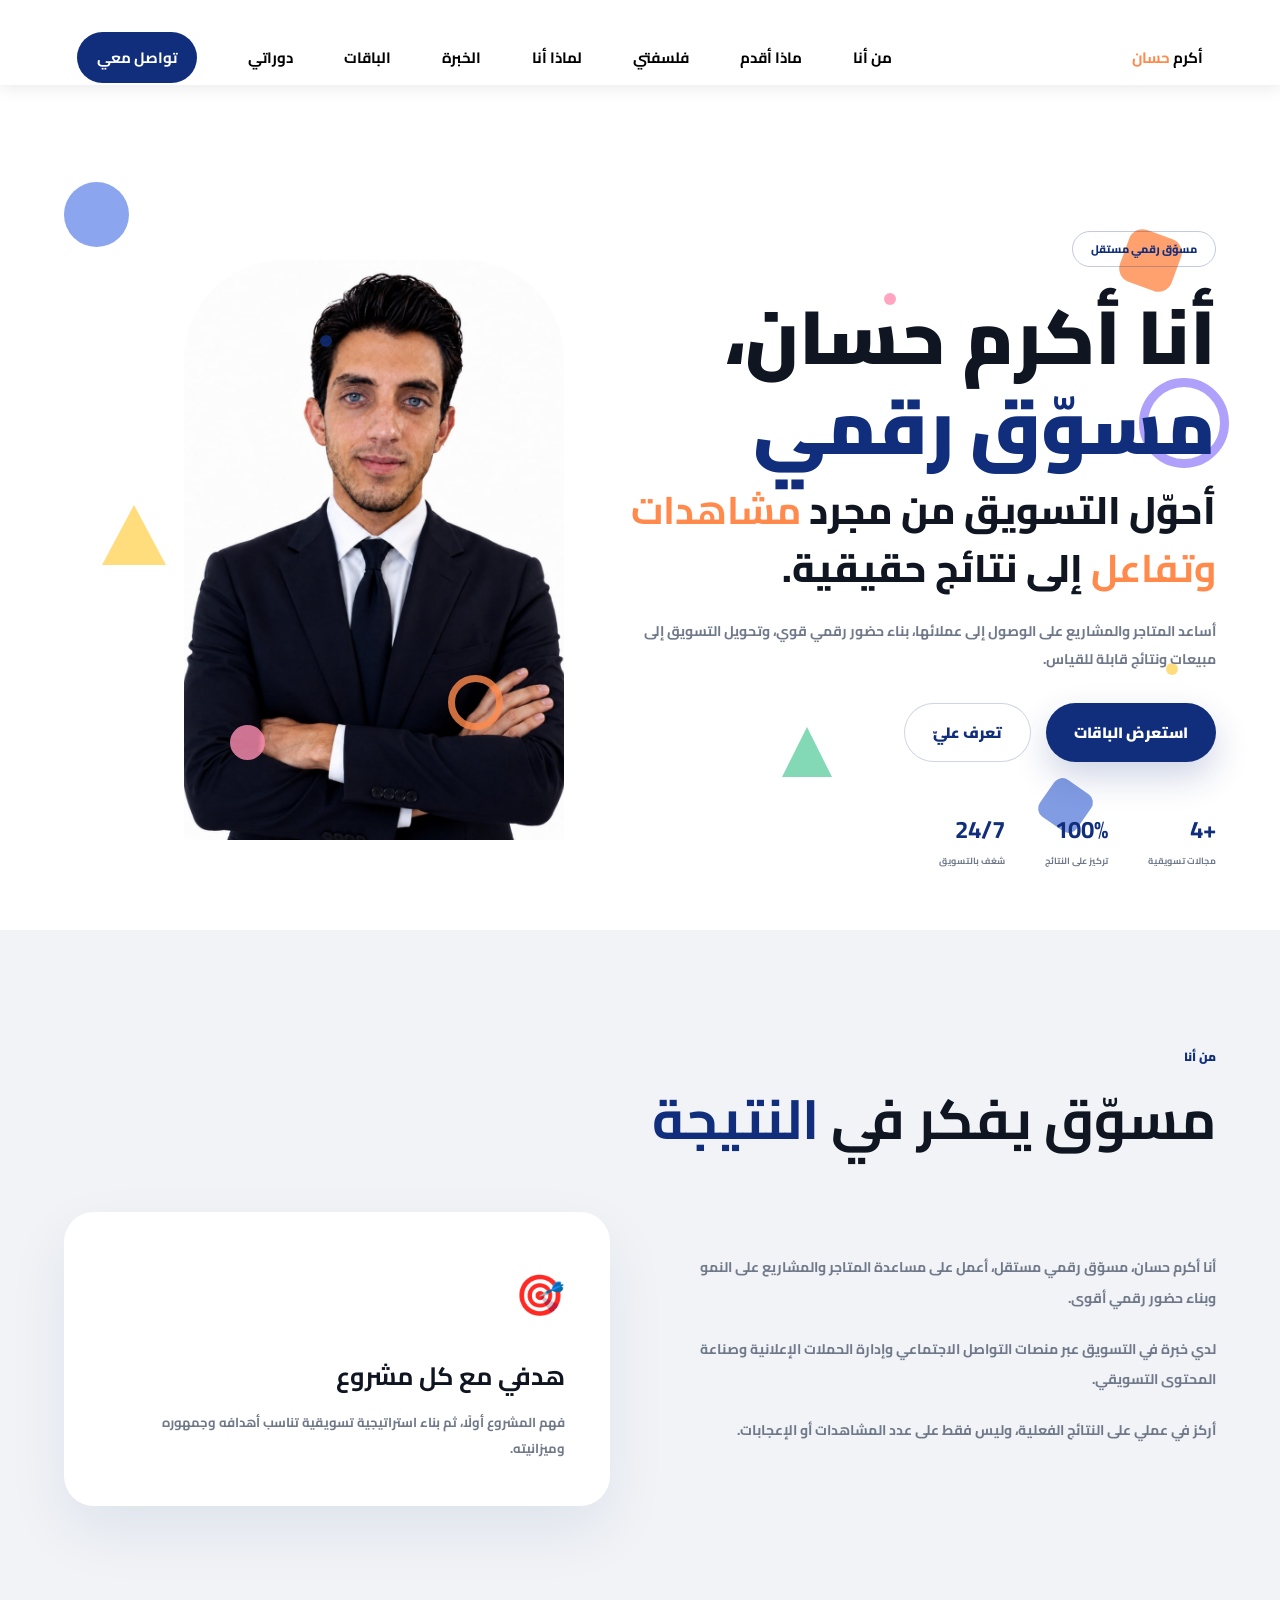
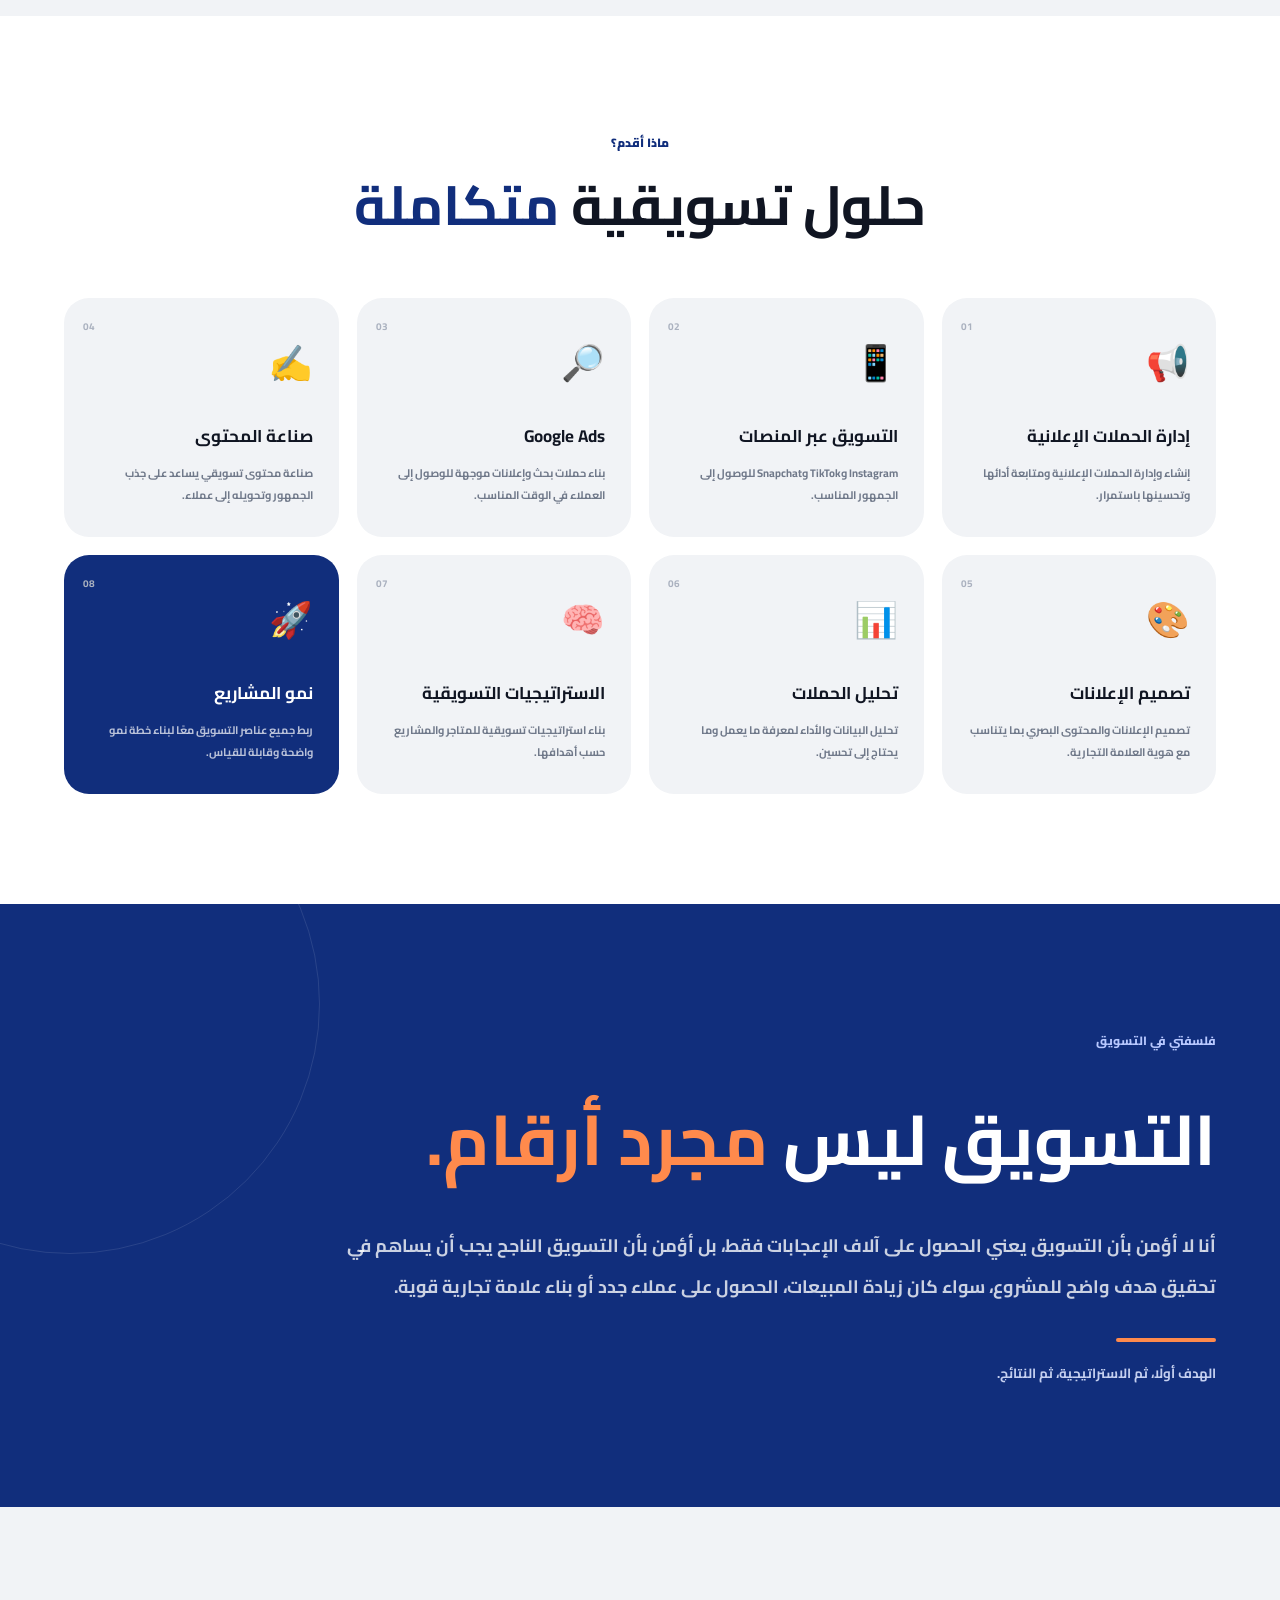
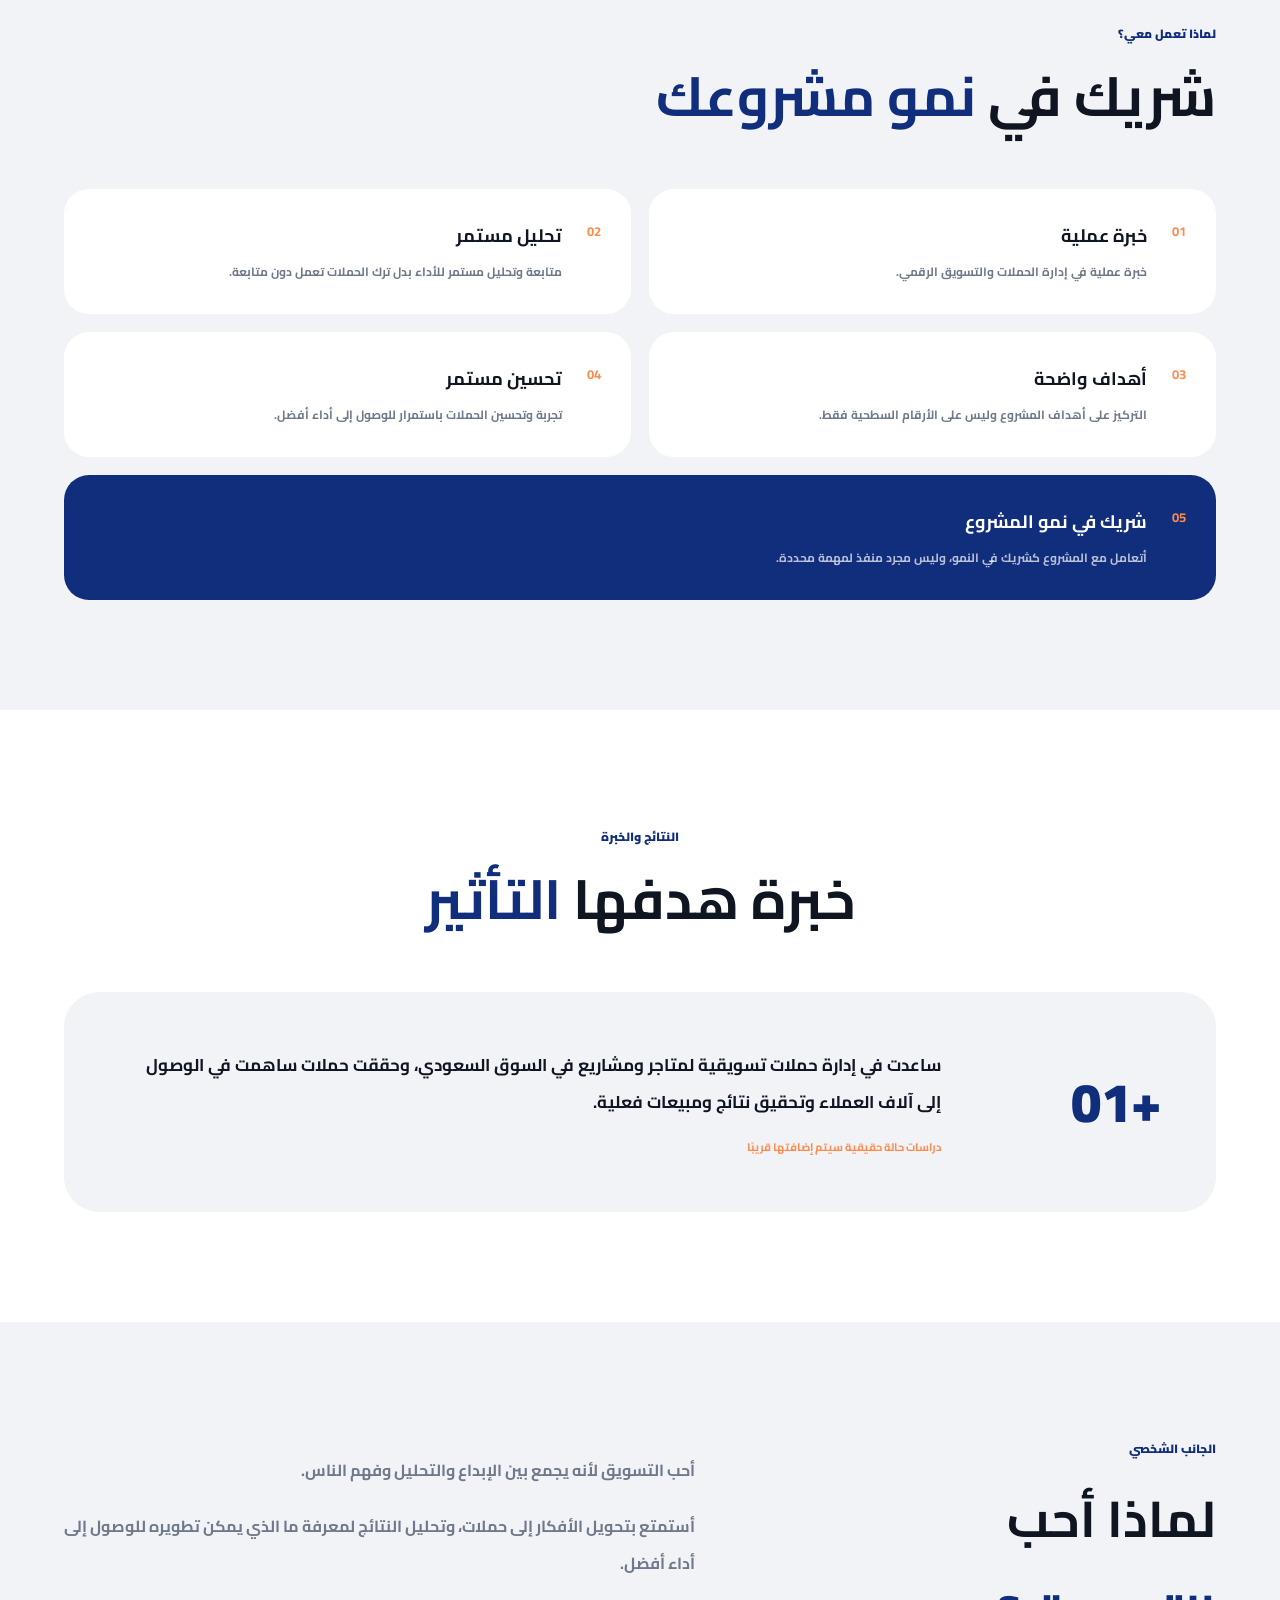
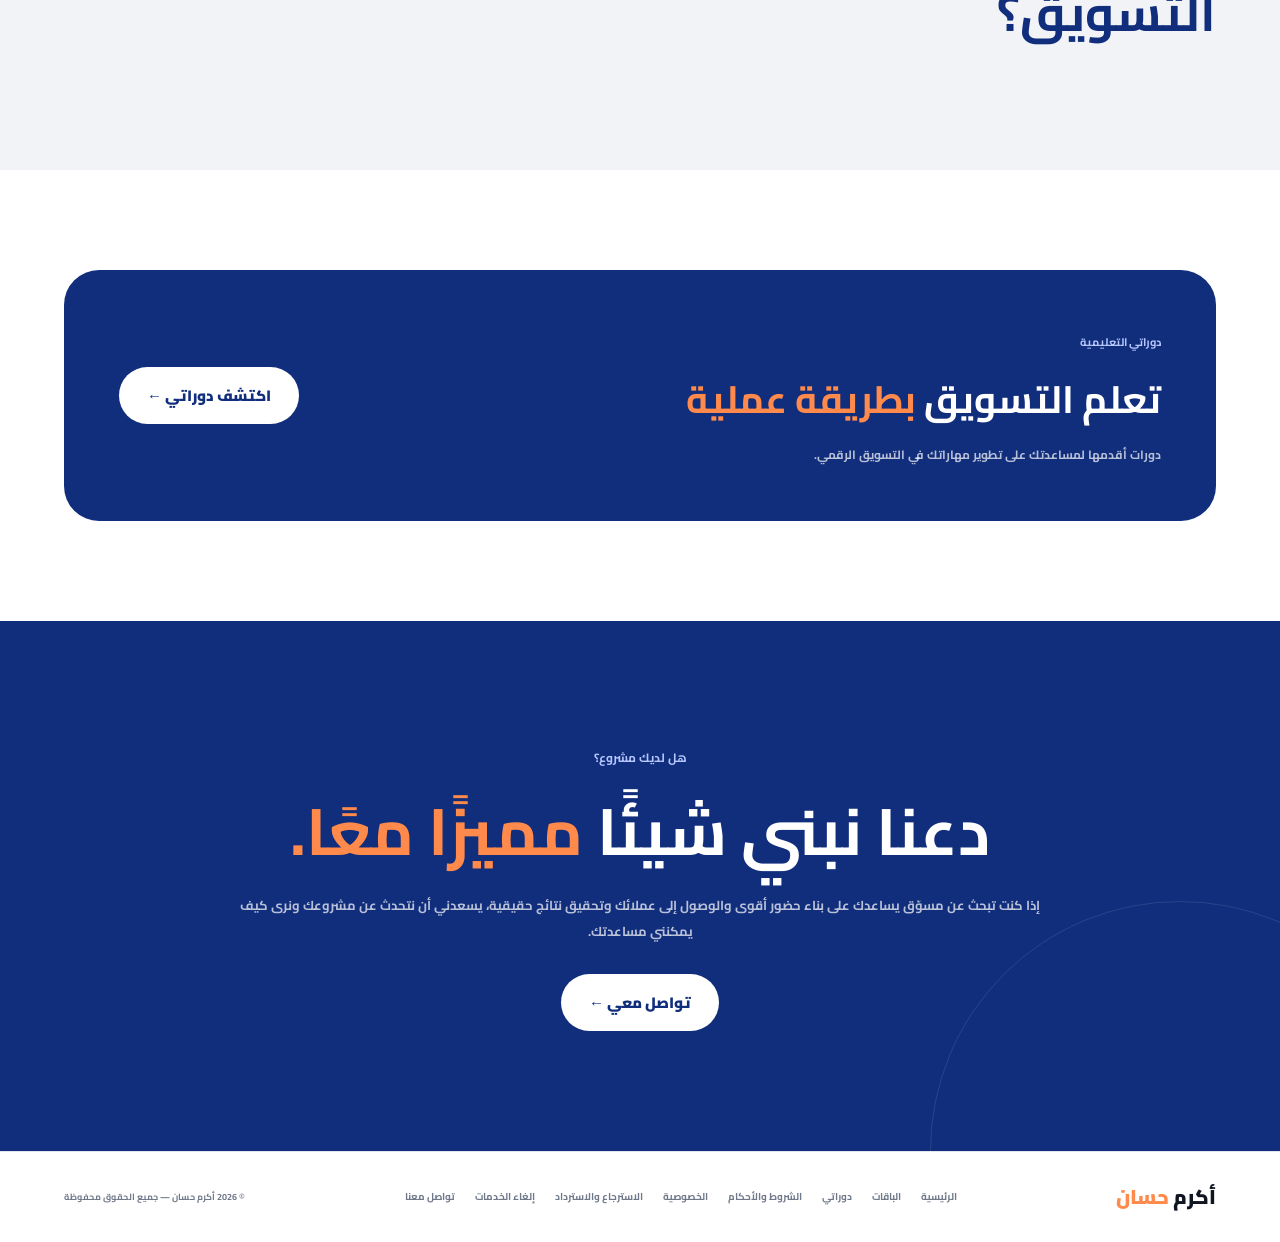
==== index.html @ 24edea18 "Add files via upload" ====
<!DOCTYPE html>
<html lang="ar" dir="rtl">

<head>
    <meta charset="UTF-8">
    <meta name="viewport" content="width=device-width, initial-scale=1.0">

    <title>أكرم حسان | مسوّق رقمي</title>

    <link rel="preconnect" href="https://fonts.googleapis.com">
    <link rel="preconnect" href="https://fonts.gstatic.com" crossorigin>

    <link
        href="https://fonts.googleapis.com/css2?family=Cairo:wght@400;500;600;700;800;900&display=swap"
        rel="stylesheet"
    >

    <link rel="stylesheet" href="style.css">
</head>

<body>

<!-- =========================
     HEADER
========================= -->

<header class="header">

    <div class="container nav">

        <a href="index.html" class="logo">
            أكرم <span>حسان</span>
        </a>

        <button class="menu-btn" id="menuBtn">
            ☰
        </button>

        <nav class="nav-links" id="navLinks">

            <a href="#about">من أنا</a>

            <a href="#services">ماذا أقدم</a>

            <a href="#philosophy">فلسفتي</a>

            <a href="#why-me">لماذا أنا</a>

            <a href="#experience">الخبرة</a>

            <a href="packages.html">الباقات</a>

            <a href="courses.html">دوراتي</a>

            <a href="#contact" class="nav-button">
                تواصل معي
            </a>

        </nav>

    </div>

</header>


<!-- =========================
     HERO
========================= -->

<section class="hero">

    <!-- Floating Shapes -->

    <div class="floating-shapes">

        <span class="shape circle blue-circle"></span>

        <span class="shape square orange-square"></span>

        <span class="shape triangle yellow-triangle"></span>

        <span class="shape ring purple-ring"></span>

        <span class="shape circle pink-circle"></span>

        <span class="shape square blue-square"></span>

        <span class="shape triangle green-triangle"></span>

        <span class="shape ring orange-ring"></span>

        <span class="shape dot blue-dot"></span>

        <span class="shape dot pink-dot"></span>

        <span class="shape dot yellow-dot"></span>

    </div>


    <div class="container hero-grid">

        <div class="hero-content">

            <div class="hero-badge">
                مسوّق رقمي مستقل
            </div>

            <h1>
                أنا أكرم حسان،
                <span>مسوّق رقمي</span>
            </h1>

            <h2>
                أحوّل التسويق من مجرد
                <strong>مشاهدات وتفاعل</strong>
                إلى نتائج حقيقية.
            </h2>

            <p>
                أساعد المتاجر والمشاريع على الوصول إلى عملائها،
                بناء حضور رقمي قوي، وتحويل التسويق إلى مبيعات
                ونتائج قابلة للقياس.
            </p>


            <div class="hero-buttons">

                <a href="packages.html" class="btn primary-btn">
                    استعرض الباقات
                </a>

                <a href="#about" class="btn secondary-btn">
                    تعرف عليّ
                </a>

            </div>


            <div class="hero-stats">

                <div>
                    <strong>+4</strong>
                    <span>مجالات تسويقية</span>
                </div>

                <div>
                    <strong>100%</strong>
                    <span>تركيز على النتائج</span>
                </div>

                <div>
                    <strong>24/7</strong>
                    <span>شغف بالتسويق</span>
                </div>

            </div>

        </div>


        <!-- Hero Visual -->

        <!-- REPLACE WITH THIS -->
        <div class="hero-image-container">
<img src="rr.jpg" alt="أكرم حسان" class="hero-img"
    style="width: 100%; max-width: 380px; height: 580px; object-fit: cover; border-radius: 100px 100px 0 0; display: block;">
         
        </div>

    </div>

</section>


<!-- =========================
     ABOUT
========================= -->

<section class="section about" id="about">

    <div class="container">

        <div class="section-title">

            <span>من أنا</span>

            <h2>
                مسوّق يفكر في
                <strong>النتيجة</strong>
            </h2>

        </div>


        <div class="about-grid">

            <div class="about-text">

                <p>
                    أنا أكرم حسان، مسوّق رقمي مستقل،
                    أعمل على مساعدة المتاجر والمشاريع
                    على النمو وبناء حضور رقمي أقوى.
                </p>

                <p>
                    لدي خبرة في التسويق عبر منصات التواصل
                    الاجتماعي وإدارة الحملات الإعلانية
                    وصناعة المحتوى التسويقي.
                </p>

                <p>
                    أركز في عملي على النتائج الفعلية،
                    وليس فقط على عدد المشاهدات أو الإعجابات.
                </p>

            </div>


            <div class="about-card">

                <div class="card-icon">
                    🎯
                </div>

                <h3>
                    هدفي مع كل مشروع
                </h3>

                <p>
                    فهم المشروع أولًا، ثم بناء استراتيجية
                    تسويقية تناسب أهدافه وجمهوره وميزانيته.
                </p>

            </div>

        </div>

    </div>

</section>


<!-- =========================
     SERVICES
========================= -->

<section class="section services" id="services">

    <div class="container">

        <div class="section-title center">

            <span>ماذا أقدم؟</span>

            <h2>
                حلول تسويقية
                <strong>متكاملة</strong>
            </h2>

        </div>


        <div class="services-grid">


            <div class="service-card">

                <div class="service-icon">
                    📢
                </div>

                <span>01</span>

                <h3>
                    إدارة الحملات الإعلانية
                </h3>

                <p>
                    إنشاء وإدارة الحملات الإعلانية
                    ومتابعة أدائها وتحسينها باستمرار.
                </p>

            </div>


            <div class="service-card">

                <div class="service-icon">
                    📱
                </div>

                <span>02</span>

                <h3>
                    التسويق عبر المنصات
                </h3>

                <p>
                    Instagram وTikTok وSnapchat
                    للوصول إلى الجمهور المناسب.
                </p>

            </div>


            <div class="service-card">

                <div class="service-icon">
                    🔎
                </div>

                <span>03</span>

                <h3>
                    Google Ads
                </h3>

                <p>
                    بناء حملات بحث وإعلانات موجهة
                    للوصول إلى العملاء في الوقت المناسب.
                </p>

            </div>


            <div class="service-card">

                <div class="service-icon">
                    ✍️
                </div>

                <span>04</span>

                <h3>
                    صناعة المحتوى
                </h3>

                <p>
                    صناعة محتوى تسويقي يساعد على
                    جذب الجمهور وتحويله إلى عملاء.
                </p>

            </div>


            <div class="service-card">

                <div class="service-icon">
                    🎨
                </div>

                <span>05</span>

                <h3>
                    تصميم الإعلانات
                </h3>

                <p>
                    تصميم الإعلانات والمحتوى البصري
                    بما يتناسب مع هوية العلامة التجارية.
                </p>

            </div>


            <div class="service-card">

                <div class="service-icon">
                    📊
                </div>

                <span>06</span>

                <h3>
                    تحليل الحملات
                </h3>

                <p>
                    تحليل البيانات والأداء لمعرفة
                    ما يعمل وما يحتاج إلى تحسين.
                </p>

            </div>


            <div class="service-card">

                <div class="service-icon">
                    🧠
                </div>

                <span>07</span>

                <h3>
                    الاستراتيجيات التسويقية
                </h3>

                <p>
                    بناء استراتيجيات تسويقية للمتاجر
                    والمشاريع حسب أهدافها.
                </p>

            </div>


            <div class="service-card featured-service">

                <div class="service-icon">
                    🚀
                </div>

                <span>08</span>

                <h3>
                    نمو المشاريع
                </h3>

                <p>
                    ربط جميع عناصر التسويق معًا
                    لبناء خطة نمو واضحة وقابلة للقياس.
                </p>

            </div>

        </div>

    </div>

</section>


<!-- =========================
     PHILOSOPHY
========================= -->

<section class="philosophy" id="philosophy">

    <div class="philosophy-shape"></div>

    <div class="container">

        <div class="philosophy-content">

            <span>
                فلسفتي في التسويق
            </span>

            <h2>
                التسويق ليس
                <strong>مجرد أرقام.</strong>
            </h2>

            <p>
                أنا لا أؤمن بأن التسويق يعني الحصول على آلاف
                الإعجابات فقط، بل أؤمن بأن التسويق الناجح يجب
                أن يساهم في تحقيق هدف واضح للمشروع، سواء كان
                زيادة المبيعات، الحصول على عملاء جدد أو بناء
                علامة تجارية قوية.
            </p>

            <div class="philosophy-line"></div>

            <small>
                الهدف أولًا، ثم الاستراتيجية، ثم النتائج.
            </small>

        </div>

    </div>

</section>


<!-- =========================
     WHY ME
========================= -->

<section class="section why-me" id="why-me">

    <div class="container">

        <div class="section-title">

            <span>لماذا تعمل معي؟</span>

            <h2>
                شريك في
                <strong>نمو مشروعك</strong>
            </h2>

        </div>


        <div class="why-grid">


            <div class="why-card">

                <b>01</b>

                <div>
                    <h3>خبرة عملية</h3>

                    <p>
                        خبرة عملية في إدارة الحملات
                        والتسويق الرقمي.
                    </p>
                </div>

            </div>


            <div class="why-card">

                <b>02</b>

                <div>
                    <h3>تحليل مستمر</h3>

                    <p>
                        متابعة وتحليل مستمر للأداء
                        بدل ترك الحملات تعمل دون متابعة.
                    </p>
                </div>

            </div>


            <div class="why-card">

                <b>03</b>

                <div>
                    <h3>أهداف واضحة</h3>

                    <p>
                        التركيز على أهداف المشروع
                        وليس على الأرقام السطحية فقط.
                    </p>
                </div>

            </div>


            <div class="why-card">

                <b>04</b>

                <div>
                    <h3>تحسين مستمر</h3>

                    <p>
                        تجربة وتحسين الحملات باستمرار
                        للوصول إلى أداء أفضل.
                    </p>

                </div>

            </div>


            <div class="why-card large-why">

                <b>05</b>

                <div>

                    <h3>
                        شريك في نمو المشروع
                    </h3>

                    <p>
                        أتعامل مع المشروع كشريك في النمو،
                        وليس مجرد منفذ لمهمة محددة.
                    </p>

                </div>

            </div>

        </div>

    </div>

</section>


<!-- =========================
     EXPERIENCE
========================= -->

<section class="section experience" id="experience">

    <div class="container">

        <div class="section-title center">

            <span>النتائج والخبرة</span>

            <h2>
                خبرة هدفها
                <strong>التأثير</strong>
            </h2>

        </div>


        <div class="experience-card">

            <div class="experience-number">
                +01
            </div>

            <div>

                <p>
                    ساعدت في إدارة حملات تسويقية لمتاجر
                    ومشاريع في السوق السعودي، وحققت حملات
                    ساهمت في الوصول إلى آلاف العملاء وتحقيق
                    نتائج ومبيعات فعلية.
                </p>

                <span>
                    دراسات حالة حقيقية سيتم إضافتها قريبًا
                </span>

            </div>

        </div>

    </div>

</section>


<!-- =========================
     PERSONAL
========================= -->

<section class="section personal">

    <div class="container personal-grid">

        <div class="personal-title">

            <span>
                الجانب الشخصي
            </span>

            <h2>
                لماذا أحب
                <strong>التسويق؟</strong>
            </h2>

        </div>


        <div class="personal-text">

            <p>
                أحب التسويق لأنه يجمع بين الإبداع والتحليل
                وفهم الناس.
            </p>

            <p>
                أستمتع بتحويل الأفكار إلى حملات، وتحليل
                النتائج لمعرفة ما الذي يمكن تطويره للوصول
                إلى أداء أفضل.
            </p>

        </div>

    </div>

</section>


<!-- =========================
     COURSES PREVIEW
========================= -->

<section class="courses-preview">

    <div class="container">

        <div class="preview-inner">

            <div>

                <span>
                    دوراتي التعليمية
                </span>

                <h2>
                    تعلم التسويق
                    <strong>بطريقة عملية</strong>
                </h2>

                <p>
                    دورات أقدمها لمساعدتك على تطوير
                    مهاراتك في التسويق الرقمي.
                </p>

            </div>


            <a href="courses.html" class="btn white-btn">
                اكتشف دوراتي
                ←
            </a>

        </div>

    </div>

</section>


<!-- =========================
     CONTACT
========================= -->

<section class="contact" id="contact">

    <div class="contact-shape"></div>

    <div class="container">

        <div class="contact-content">

            <span>
                هل لديك مشروع؟
            </span>

            <h2>
                دعنا نبني شيئًا
                <strong>مميزًا معًا.</strong>
            </h2>

            <p>
                إذا كنت تبحث عن مسوّق يساعدك على بناء حضور
                أقوى والوصول إلى عملائك وتحقيق نتائج حقيقية،
                يسعدني أن نتحدث عن مشروعك ونرى كيف يمكنني
                مساعدتك.
            </p>

            <a href="contact.html" class="btn white-btn">
                تواصل معي
                ←
            </a>

        </div>

    </div>

</section>


<!-- =========================
     FOOTER
========================= -->

<footer>

    <div class="container footer">

        <div class="footer-logo">
            أكرم <span>حسان</span>
        </div>

        <div class="footer-links"><a href="index.html">الرئيسية</a><a href="packages.html">الباقات</a><a href="courses.html">دوراتي</a><a href="terms.html">الشروط والأحكام</a><a href="privacy.html">الخصوصية</a><a href="refund.html">الاسترجاع والاسترداد</a><a href="cancellation.html">إلغاء الخدمات</a><a href="contact.html">تواصل معنا</a></div>

        <p>
            © 2026 أكرم حسان — جميع الحقوق محفوظة
        </p>

    </div>

</footer>


<script src="script.js"></script>

</body>
</html>
---- style.css ----
:root {

    --blue: #112E7C;
    --blue-light: #3155A5;

    --fog: #F1F3F6;

    --white: #FFFFFF;

    --black: #101522;

    --gray: #70798A;

    --orange: #FF8A4C;
    --yellow: #FFD45C;
    --purple: #9B8AFB;
    --pink: #FF8FB3;
    --green: #65CFA3;

    --border: #E2E6ED;

}


* {
    margin: 0;
    padding: 0;
    box-sizing: border-box;
}


html {
    scroll-behavior: smooth;
}


body {
padding-top: 80px;
    font-family: "Cairo", sans-serif;

    background: var(--fog);

    color: var(--black);

    overflow-x: hidden;

    font-size: 16px;
    font-weight: 700 !important; /* زيادة سماكة خط الجسم */
    color: #101522 !important;   /* تغميق اللون الأسود */

}


a {
    text-decoration: none;
    color: inherit;
}


.container {

    width: min(1180px, 90%);

    margin: auto;

}


/* =========================
HEADER
========================= */

.header {

    position: absolute;

    top: 0;

    left: 0;

    width: 100%;

    height: 85px;

    z-index: 100;
position: fixed !important;
    top: 0;
    left: 0;
    width: 100%;
    z-index: 1000; /* لضمان ظهور الهيدر فوق جميع عناصر الصفحة */
    background-color: rgba(255, 255, 255, 0.95) !important; /* خلفية بيضاء شبه معتمة لوضوح النصوص */
    backdrop-filter: blur(10px); /* تأثير ضبابي جمالي خلف الهيدر */
    box-shadow: 0 4px 15px rgba(0, 0, 0, 0.08); /* ظل خفيف لفصل الهيدر عن محتوى الصفحة */
    transition: all 0.3s ease;
}


.inner-header {

    position: relative;

    background: var(--white);

    border-bottom: 1px solid var(--border);

}


.nav {

    height: 85px;

    display: flex;

    align-items: center;

    justify-content: space-between;

}


.logo {

    font-size: 25px;

    font-weight: 900;

    white-space: nowrap;

}


.logo span,
.footer-logo span {

    color: var(--orange);

}


.nav-links {

    display: flex;

    align-items: center;

    gap: 25px;

}


.nav-links a {

    font-size: 12px;

    font-weight: 700;

    transition: .3s;

}


.nav-links a:hover,
.nav-links .active {

    color: var(--blue);

}


.nav-button {

    background: var(--blue);

    color: white !important;

    padding: 11px 20px;

    border-radius: 30px;

}


.menu-btn {

    display: none;

    border: 0;

    background: none;

    font-size: 25px;

    cursor: pointer;

}


/* =========================
BUTTONS
========================= */

.btn {

    display: inline-flex;

    align-items: center;

    justify-content: center;

    gap: 15px;

    padding: 14px 28px;

    border-radius: 35px;

    font-size: 12px;

    font-weight: 800;

    transition: .35s;

}


.btn:hover {

    transform: translateY(-4px);

}


.primary-btn {

    background: var(--blue);

    color: white;

    box-shadow: 0 15px 35px rgba(17,46,124,.2);

}


.secondary-btn {

    border: 1px solid rgba(17,46,124,.2);

    color: var(--blue);

    background: white;

}


.white-btn {

    background: white;

    color: var(--blue);

}


/* =========================
FLOATING SHAPES
========================= */

.floating-shapes {

    position: absolute;

    inset: 0;

    overflow: hidden;

    pointer-events: none;

    z-index: 1;

}


.shape {

    position: absolute;

    opacity: .8;

    animation: floating 7s ease-in-out infinite;

}


.circle {

    border-radius: 50%;

}


.blue-circle {

    width: 65px;

    height: 65px;

    background: #6E8FEA;

}


.orange-square {

    width: 55px;

    height: 55px;

    border-radius: 14px;

    background: var(--orange);

    transform: rotate(20deg);

}


.yellow-triangle {

    width: 0;

    height: 0;

    border-left: 32px solid transparent;

    border-right: 32px solid transparent;

    border-bottom: 60px solid var(--yellow);

}


.purple-ring {

    width: 90px;

    height: 90px;

    border: 9px solid var(--purple);

    border-radius: 50%;

}


.pink-circle {

    width: 35px;

    height: 35px;

    background: var(--pink);

}


.blue-square {

    width: 45px;

    height: 45px;

    border-radius: 10px;

    background: #6384DC;

    transform: rotate(35deg);

}


.green-triangle {

    width: 50px;

    height: 50px;

    background: var(--green);

    clip-path: polygon(50% 0, 100% 100%, 0 100%);

}


.orange-ring {

    width: 55px;

    height: 55px;

    border: 7px solid var(--orange);

    border-radius: 50%;

}


.dot {

    width: 12px;

    height: 12px;

    border-radius: 50%;

}


.blue-dot {

    background: var(--blue);

}


.pink-dot {

    background: var(--pink);

}


.yellow-dot {

    background: var(--yellow);

}


/* positions */

.blue-circle {

    top: 12%;

    left: 5%;

}


.orange-square {

    top: 18%;

    right: 8%;

}


.yellow-triangle {

    top: 50%;

    left: 8%;

}


.purple-ring {

    top: 35%;

    right: 4%;

}


.pink-circle {

    bottom: 20%;

    left: 18%;

}


.blue-square {

    bottom: 12%;

    right: 15%;

}


.green-triangle {

    bottom: 18%;

    right: 35%;

}


.orange-ring {

    top: 70%;

    left: 35%;

}


.blue-dot {

    top: 30%;

    left: 25%;

}


.pink-dot {

    top: 25%;

    right: 30%;

}


.yellow-dot {

    bottom: 30%;

    right: 8%;

}


@keyframes floating {

    0%,100% {
        transform: translateY(0) rotate(0);
    }

    50% {
        transform: translateY(-25px) rotate(15deg);
    }

}


/* =========================
HERO
========================= */

.hero {

    min-height: 850px;

    padding-top: 120px;

    position: relative;

    overflow: hidden;

    background: white;

}


.hero-grid {

    min-height: 700px;

    display: grid;

    grid-template-columns: 1.1fr .9fr;

    align-items: center;

    gap: 40px;

}


.hero-content {

    position: relative;

    z-index: 5;

}


.hero-badge {

    display: inline-block;

    color: var(--blue);

    border: 1px solid rgba(17,46,124,.25);

    border-radius: 30px;

    padding: 7px 18px;

    font-size: 11px;

    font-weight: 800;

}


.hero h1 {

    font-size: clamp(45px,6vw,75px);

    line-height: 1.2;

    font-weight: 900;

    margin: 25px 0 10px;

}


.hero h1 span {

    display: block;

    color: var(--blue);

}


.hero h2 {

    font-size: clamp(25px,3vw,40px);

    line-height: 1.5;

    font-weight: 800;

}


.hero h2 strong {

    color: var(--orange);

}


.hero-content > p {

    color: var(--gray);

    max-width: 650px;

    font-size: 14px;

    line-height: 2;

    margin: 20px 0;

}


.hero-buttons {

    display: flex;

    gap: 15px;

    margin-top: 30px;

}


.hero-stats {

    display: flex;

    gap: 40px;

    margin-top: 45px;

}


.hero-stats div {

    display: flex;

    flex-direction: column;

}


.hero-stats strong {

    color: var(--blue);

    font-size: 24px;

}


.hero-stats span {

    color: var(--gray);

    font-size: 9px;

}


/* HERO VISUAL */

.hero-visual {

    height: 600px;

    position: relative;

    display: flex;

    align-items: center;

    justify-content: center;

}


.hero-circle {

    position: absolute;

    width: 450px;

    height: 450px;

    background: var(--blue);

    border-radius: 50%;

    bottom: 10px;

}


.hero-ring {

    position: absolute;

    width: 520px;

    height: 520px;

    border: 2px dashed rgba(17,46,124,.25);

    border-radius: 50%;

    animation: rotate 25s linear infinite;

}


@keyframes rotate {

    to {
        transform: rotate(360deg);
    }

}


.person-card {

    position: relative;

    z-index: 5;

    width: 340px;

    height: 470px;

    display: flex;

    align-items: end;

}


.person-placeholder {

    width: 100%;

    height: 85%;

    border-radius: 180px 180px 0 0;

    background: #17191F;

    color: white;

    display: flex;

    align-items: center;

    justify-content: center;

    font-size: 40px;

    font-weight: 900;

}


.floating-label {

    position: absolute;

    z-index: 10;

    background: white;

    padding: 12px 18px;

    border-radius: 30px;

    box-shadow: 0 15px 35px rgba(0,0,0,.12);

    font-size: 10px;

    font-weight: 800;

}


.label-one {

    top: 20%;

    right: 0;

}


.label-two {

    bottom: 28%;

    left: 0;

}


.label-three {

    top: 42%;

    left: -20px;

}


/* =========================
SECTIONS
========================= */

.section {

    padding: 110px 0;

}


.about {

    background: var(--fog);

}


.section-title {

    margin-bottom: 55px;

}


.section-title.center {

    text-align: center;

}


.section-title span {

    color: var(--blue);

    font-size: 12px;

    font-weight: 900;

}


.section-title h2 {

    font-size: clamp(35px,5vw,55px);

    line-height: 1.4;

    margin-top: 10px;

}


.section-title strong {

    color: var(--blue);

}


/* ABOUT */

.about-grid {

    display: grid;

    grid-template-columns: 1fr 1fr;

    gap: 60px;

    align-items: center;

}


.about-text p {

    color: var(--gray);

    font-size: 14px;

    line-height: 2.2;

    margin-bottom: 20px;

}


.about-card {

    background: white;

    padding: 45px;

    border-radius: 30px;

    box-shadow: 0 25px 60px rgba(17,46,124,.08);

}


.card-icon {

    font-size: 40px;

}


.about-card h3 {

    font-size: 25px;

    margin: 20px 0 10px;

}


.about-card p {

    color: var(--gray);

    font-size: 13px;

    line-height: 2;

}


/* SERVICES */

.services {

    background: white;

}


.services-grid {

    display: grid;

    grid-template-columns: repeat(4,1fr);

    gap: 18px;

}


.service-card {

    padding: 30px 25px;

    background: var(--fog);

    border-radius: 25px;

    position: relative;

    transition: .4s;

    border: 1px solid transparent;

}


.service-card:hover {

    transform: translateY(-8px);

    border-color: rgba(17,46,124,.15);

    box-shadow: 0 20px 50px rgba(17,46,124,.1);

}


.service-card > span {

    position: absolute;

    top: 18px;

    left: 18px;

    font-size: 10px;

    color: #AAB1BF;

}


.service-icon {

    font-size: 35px;

    margin-bottom: 25px;

}


.service-card h3 {

    font-size: 17px;

    margin-bottom: 10px;

}


.service-card p {

    color: var(--gray);

    font-size: 11px;

    line-height: 2;

}


.featured-service {

    background: var(--blue);

    color: white;

}


.featured-service p {

    color: rgba(255,255,255,.7);

}


/* =========================
PHILOSOPHY
========================= */

.philosophy {

    background: var(--blue);

    color: white;

    padding: 120px 0;

    position: relative;

    overflow: hidden;

}


.philosophy-content {

    max-width: 900px;

    position: relative;

    z-index: 5;

}


.philosophy-content > span {

    color: #B8C8FF;

    font-size: 12px;

    font-weight: 800;

}


.philosophy h2 {

    font-size: clamp(40px,6vw,70px);

    margin: 20px 0;

}


.philosophy h2 strong {

    color: var(--orange);

}


.philosophy p {

    font-size: 18px;

    line-height: 2.3;

    color: rgba(255,255,255,.78);

}


.philosophy-line {

    width: 100px;

    height: 4px;

    background: var(--orange);

    margin: 30px 0 15px;

    border-radius: 5px;

}


.philosophy small {

    color: #C5D0F0;

}


.philosophy-shape {

    position: absolute;

    width: 500px;

    height: 500px;

    border: 1px solid rgba(255,255,255,.1);

    border-radius: 50%;

    left: -180px;

    top: -150px;

}


/* =========================
WHY ME
========================= */

.why-me {

    background: var(--fog);

}


.why-grid {

    display: grid;

    grid-template-columns: 1fr 1fr;

    gap: 18px;

}


.why-card {

    background: white;

    padding: 30px;

    border-radius: 25px;

    display: flex;

    gap: 25px;

    align-items: flex-start;

    transition: .3s;

}


.why-card:hover {

    transform: translateY(-5px);

}


.why-card b {

    color: var(--orange);

    font-size: 13px;

}


.why-card h3 {

    margin-bottom: 8px;

    font-size: 18px;

}


.why-card p {

    color: var(--gray);

    font-size: 12px;

    line-height: 2;

}


.large-why {

    grid-column: span 2;

    background: var(--blue);

    color: white;

}


.large-why p {

    color: rgba(255,255,255,.7);

}


/* =========================
EXPERIENCE
========================= */

.experience {

    background: white;

}


.experience-card {

    background: var(--fog);

    border-radius: 35px;

    padding: 55px;

    display: grid;

    grid-template-columns: 180px 1fr;

    gap: 40px;

    align-items: center;

}


.experience-number {

    font-size: 55px;

    font-weight: 900;

    color: var(--blue);

}


.experience-card p {

    font-size: 17px;

    line-height: 2.2;

}


.experience-card span {

    display: block;

    color: var(--orange);

    font-size: 11px;

    margin-top: 15px;

}


/* =========================
PERSONAL
========================= */

.personal {

    background: var(--fog);

}


.personal-grid {

    display: grid;

    grid-template-columns: .8fr 1.2fr;

    gap: 100px;

}


.personal-title h2 {

    font-size: 50px;

    margin-top: 10px;

}


.personal-title span {

    color: var(--blue);

    font-size: 12px;

    font-weight: 900;

}


.personal-title strong {

    color: var(--blue);

}


.personal-text {

    padding-top: 20px;

}


.personal-text p {

    color: var(--gray);

    font-size: 16px;

    line-height: 2.3;

    margin-bottom: 20px;

}


/* =========================
COURSES PREVIEW
========================= */

.courses-preview {

    background: white;

    padding: 100px 0;

}


.preview-inner {

    background: var(--blue);

    border-radius: 35px;

    padding: 55px;

    color: white;

    display: flex;

    align-items: center;

    justify-content: space-between;

    gap: 30px;

}


.preview-inner > div > span {

    color: #B8C8FF;

    font-size: 11px;

}


.preview-inner h2 {

    font-size: 38px;

    margin: 8px 0;

}


.preview-inner h2 strong {

    color: var(--orange);

}


.preview-inner p {

    color: rgba(255,255,255,.7);

    font-size: 12px;

}


/* =========================
CONTACT
========================= */

.contact {

    background: var(--blue);

    color: white;

    text-align: center;

    padding: 120px 0;

    position: relative;

    overflow: hidden;

}


.contact-content {

    position: relative;

    z-index: 5;

    max-width: 800px;

    margin: auto;

}


.contact-content > span {

    color: #B8C8FF;

    font-size: 12px;

}


.contact h2 {

    font-size: clamp(40px,6vw,65px);

    line-height: 1.4;

    margin: 15px 0;

}


.contact h2 strong {

    color: var(--orange);

}


.contact p {

    color: rgba(255,255,255,.7);

    line-height: 2;

    font-size: 13px;

    margin-bottom: 30px;

}


.contact-shape {

    position: absolute;

    width: 500px;

    height: 500px;

    border: 1px solid rgba(255,255,255,.1);

    border-radius: 50%;

    right: -150px;

    bottom: -250px;

}


/* =========================
PAGE HERO
========================= */

.page-hero {

    min-height: 450px;

    background: var(--blue);

    color: white;

    text-align: center;

    padding: 150px 20px 80px;

    position: relative;

    overflow: hidden;

}


.page-hero > span {

    position: relative;

    z-index: 5;

    border: 1px solid rgba(255,255,255,.35);

    padding: 7px 20px;

    border-radius: 30px;

    font-size: 11px;

}


.page-hero h1 {

    position: relative;

    z-index: 5;

    font-size: clamp(40px,6vw,70px);

    margin: 25px 0 10px;

}


.page-hero h1 strong {

    color: #AFC2FF;

}


.page-hero p {

    position: relative;

    z-index: 5;

    max-width: 650px;

    margin: auto;

    color: rgba(255,255,255,.7);

    font-size: 13px;

    line-height: 2;

}


/* =========================
PACKAGES
========================= */

.packages-area,
.courses-area {

    position: relative;

    overflow: hidden;

    padding: 120px 0;

    min-height: 800px;

}


.packages-grid,
.courses-grid {

    display: grid;

    grid-template-columns: repeat(3,1fr);

    gap: 25px;

    position: relative;

    z-index: 5;

}


/* path */

.packages-path,
.courses-path {

    position: absolute;

    inset: 0;

    width: 100%;

    height: 100%;

    z-index: 2;

}


.packages-path path,
.courses-path path {

    fill: none;

    stroke: rgba(17,46,124,.35);

    stroke-width: 4;

    stroke-linecap: round;

    stroke-dasharray: 12 15;

    /* animation: pathAnimation 4s linear infinite; */

}


@keyframes pathAnimation {

    to {
        stroke-dashoffset: -108;
    }

}


/* package */

.package-card {

    background: white;

    border-radius: 35px;

    padding: 38px 30px;

    position: relative;

    z-index: 10;

    box-shadow: 0 25px 70px rgba(17,46,124,.08);

    transition: .4s;

}


.package-card:hover {

    transform: translateY(-12px);

}


.featured-package {

    background: var(--blue);

    color: white;

    transform: translateY(-20px);

}


.featured-package:hover {

    transform: translateY(-30px);

}


.popular {

    position: absolute;

    top: 20px;

    left: 20px;

    background: var(--orange);

    padding: 6px 12px;

    border-radius: 20px;

    font-size: 9px;

    font-weight: 800;

}


.package-top {

    display: flex;

    justify-content: space-between;

    color: var(--blue);

}


.featured-package .package-top {

    color: #B8C8FF;

}


.package-top small {

    letter-spacing: 2px;

}


.package-card h2 {

    font-size: 30px;

    margin: 25px 0 8px;

}


.package-card > p {

    color: var(--gray);

    font-size: 12px;

    line-height: 2;

}


.featured-package > p {

    color: rgba(255,255,255,.7);

}


.price {

    margin-top: 25px;

}


.price small {

    display: block;

    color: var(--gray);

    font-size: 9px;

}


.featured-package .price small {

    color: #B8C8FF;

}


.price strong {

    font-size: 45px;

}


.divider {

    height: 1px;

    background: var(--border);

    margin: 25px 0;

}


.featured-package .divider {

    background: rgba(255,255,255,.15);

}


.package-card ul {

    list-style: none;

}


.package-card li {

    color: var(--gray);

    font-size: 11px;

    margin: 14px 0;

}


.featured-package li {

    color: rgba(255,255,255,.8);

}


.package-btn {

    display: block;

    text-align: center;

    margin-top: 30px;

    padding: 13px;

    border-radius: 25px;

    border: 1px solid var(--blue);

    color: var(--blue);

    font-size: 11px;

    font-weight: 800;

}


.featured-package .package-btn {

    background: white;

    border-color: white;

}


/* =========================
COURSES
========================= */

.courses-area {

    background: white;

}


.course-card {

    background: var(--fog);

    border: 1px solid var(--border);

    border-radius: 35px;

    padding: 35px;

    position: relative;

    z-index: 10;

    transition: .4s;

}


.course-card:hover {

    transform: translateY(-12px);

    box-shadow: 0 25px 60px rgba(17,46,124,.12);

}


.featured-course {

    background: var(--blue);

    color: white;

    transform: translateY(-20px);

}


.featured-course:hover {

    transform: translateY(-30px);

}


.course-icon {

    width: 70px;

    height: 70px;

    border-radius: 20px;

    background: white;

    display: flex;

    align-items: center;

    justify-content: center;

    font-size: 30px;

    margin-bottom: 25px;

}


.course-label {

    color: var(--blue);

    font-size: 10px;

    letter-spacing: 2px;

    font-weight: 900;

}


.featured-course .course-label {

    color: #B8C8FF;

}


.course-card h2 {

    font-size: 25px;

    margin: 12px 0;

}


.course-card > p {

    color: var(--gray);

    font-size: 12px;

    line-height: 2;

}


.featured-course > p {

    color: rgba(255,255,255,.7);

}


.course-meta {

    display: flex;

    gap: 8px;

    margin-top: 25px;

}


.course-meta span {

    background: white;

    color: var(--gray);

    padding: 7px 10px;

    border-radius: 20px;

    font-size: 9px;

}


.featured-course .course-meta span {

    background: rgba(255,255,255,.1);

    color: white;

}


.course-price {

    font-size: 35px;

    font-weight: 900;

    margin-top: 25px;

}


.course-btn {

    display: flex;

    align-items: center;

    justify-content: space-between;

    background: var(--blue);

    color: white;

    border-radius: 25px;

    padding: 13px 18px;

    margin-top: 20px;

    font-size: 11px;

    font-weight: 800;

}


.featured-course .course-btn {

    background: white;

    color: var(--blue);

}


/* =========================
CTA
========================= */

.simple-cta {

    padding: 100px 20px;

    text-align: center;

    background: var(--fog);

}


.simple-cta > span {

    color: var(--blue);

    font-size: 12px;

    font-weight: 800;

}


.simple-cta h2 {

    font-size: clamp(35px,5vw,55px);

    margin: 10px 0 25px;

}


.simple-cta strong {

    color: var(--blue);

}


.simple-cta p {

    color: var(--gray);

    margin-bottom: 25px;

    font-size: 12px;

}


/* =========================
FOOTER
========================= */

footer {

    background: white;

    border-top: 1px solid var(--border);

}


.footer {

    min-height: 90px;

    display: flex;

    align-items: center;

    justify-content: space-between;

    gap: 20px;

}


.footer-logo {

    font-size: 20px;

    font-weight: 900;

}


.footer-links {

    display: flex;

    gap: 20px;

}


.footer-links a {

    color: var(--gray);

    font-size: 10px;

}


.footer p {

    color: var(--gray);

    font-size: 9px;

}


/* =========================
RESPONSIVE
========================= */

@media(max-width: 1000px) {

    .nav-links {

        gap: 12px;

    }

    .nav-links a {

        font-size: 10px;

    }

    .services-grid {

        grid-template-columns: 1fr 1fr;

    }

}


@media(max-width: 800px) {

    .menu-btn {

        display: block;

        position: relative;

        z-index: 200;

    }


    .nav-links {

        display: none;

        position: absolute;

        top: 80px;

        right: 5%;

        left: 5%;

        background: white;

        padding: 20px;

        border-radius: 20px;

        flex-direction: column;

        align-items: stretch;

        box-shadow: 0 20px 50px rgba(0,0,0,.15);

    }


    .nav-links.show {

        display: flex;

    }


    .hero-grid {

        grid-template-columns: 1fr;

        text-align: center;

    }


    .hero-content > p {

        margin-left: auto;

        margin-right: auto;

    }


    .hero-buttons {

        justify-content: center;

    }


    .hero-stats {

        justify-content: center;

    }


    .hero-visual {

        height: 500px;

    }


    .about-grid {

        grid-template-columns: 1fr;

    }


    .packages-grid,
    .courses-grid {

        grid-template-columns: 1fr;

        max-width: 500px;

    }


    .featured-package,
    .featured-course {

        transform: none;

    }


    .featured-package:hover,
    .featured-course:hover {

        transform: translateY(-12px);

    }


    .packages-path,
    .courses-path {

        display: none;

    }


    .personal-grid {

        grid-template-columns: 1fr;

        gap: 30px;

    }


    .preview-inner {

        flex-direction: column;

        text-align: center;

    }


    .experience-card {

        grid-template-columns: 1fr;

    }


    .why-grid {

        grid-template-columns: 1fr;

    }


    .large-why {

        grid-column: auto;

    }


    .footer {

        flex-direction: column;

        padding: 30px 0;

        text-align: center;

    }

}


@media(max-width: 550px) {

    .hero {

        min-height: auto;

    }


    .hero h1 {

        font-size: 43px;

    }


    .hero h2 {

        font-size: 25px;

    }


    .hero-stats {

        gap: 20px;

    }


    .hero-circle {

        width: 320px;

        height: 320px;

    }


    .hero-ring {

        width: 370px;

        height: 370px;

    }


    .person-card {

        width: 240px;

        height: 390px;

    }


    .floating-label {

        font-size: 8px;

        padding: 9px 12px;

    }


    .label-three {

        left: 0;

    }


    .section {

        padding: 80px 0;

    }


    .services-grid {

        grid-template-columns: 1fr;

    }


    .philosophy p {

        font-size: 15px;

    }


    .preview-inner {

        padding: 35px 25px;

    }


    .preview-inner h2 {

        font-size: 30px;

    }


    .packages-area,
    .courses-area {

        padding: 80px 0;

    }


    .package-card,
    .course-card {

        padding: 28px 22px;

    }


    .floating-shapes .shape {

        transform: scale(.7);

    }

}


/* ===== AKRAM PREMIUM READABILITY UPDATE ===== */

body{font-size:16px;font-weight:600}
.nav-links a{font-size:15px;font-weight:800}
.btn{font-size:15px;font-weight:900}

.page-hero h1{font-size:clamp(42px,6vw,76px);font-weight:900;line-height:1.25}
.page-hero p{color:#fff;opacity:1;font-size:18px;font-weight:700;line-height:2}
.page-hero>span{font-size:15px;font-weight:900}

.package-card,.course-card{font-weight:700}
.package-card>p,.course-card>p{color:#4E586A;font-size:16px;font-weight:700;line-height:2.05}
.featured-package>p,.featured-course>p{color:#fff;opacity:.96}
.package-card h2,.course-card h2{font-weight:900}
.package-card li,.course-card li{font-size:15px;font-weight:800;line-height:1.8}
.featured-package li{color:#fff;opacity:.98}
.price strong{font-size:48px;font-weight:900}
.price small{font-size:13px;font-weight:800}
.package-btn,.course-btn{font-size:15px;font-weight:900}

/* ===== PACKAGES ===== */
/* =========================================================
   AKRAM — PREMIUM COMPACT PACKAGES
   تصميم باقات أكثر احترافية + مضغوط + واضح
   ========================================================= */

/* -----------------------------
   منطقة الباقات
----------------------------- */

.packages-area {
    padding: 70px 0 90px;
    min-height: auto;
    position: relative;
    overflow: hidden;
}


/* -----------------------------
   شبكة الباقات
----------------------------- */

.packages-grid {
    display: grid;
    grid-template-columns: repeat(3, minmax(0, 1fr));
    gap: 20px;

    max-width: 1180px;
    margin: 0 auto;

    align-items: stretch;
}


/* -----------------------------
   الباقة الأولى
   لا تجعلها تأخذ عرض الصفحة
----------------------------- */

.package-card:first-child {
    grid-column: auto;
}


/* -----------------------------
   الكرت الأساسي
----------------------------- */

.package-card {
    position: relative;

    padding: 24px 23px 22px;

    border-radius: 24px;

    min-height: 0;
    height: 100%;

    background: #ffffff;

    border: 1px solid rgba(17, 46, 124, 0.10);

    box-shadow:
        0 12px 35px rgba(17, 46, 124, 0.07);

    transition:
        transform 0.35s ease,
        box-shadow 0.35s ease,
        border-color 0.35s ease;

    overflow: hidden;
}


/* تأثير Hover */

.package-card:hover {
    transform: translateY(-7px);

    box-shadow:
        0 22px 50px rgba(17, 46, 124, 0.14);

    border-color: rgba(17, 46, 124, 0.25);
}


/* -----------------------------
   خط علوي جميل للكرت
----------------------------- */

.package-card::after {
    content: "";

    position: absolute;

    top: 0;
    right: 0;

    width: 100%;
    height: 4px;

    background: #112E7C;

    opacity: 0.9;
}


/* -----------------------------
   الوصف الموجود فوق الباقة
----------------------------- */

.package-card::before {
    display: block;

    padding: 11px 13px;

    margin-bottom: 16px;

    border-radius: 13px;

    background: #F1F3F6;

    color: #4E586A;

    font-size: 12px;
    font-weight: 800;

    line-height: 1.85;

    text-align: right;
}


/* =========================================================
   وصف كل باقة
   ========================================================= */


/* 1 — النمو الشامل */

.packages-grid .package-card:nth-child(1)::before {
    content:
        "منظومة إعلانية متكاملة تجمع أهم المنصات للوصول إلى العملاء وتحويل الاهتمام إلى زيارات وطلبات ومبيعات.";
}


/* 2 — Google */

.packages-grid .package-card:nth-child(2)::before {
    content:
        "مناسبة للمشاريع التي تريد الوصول إلى أشخاص يبحثون بالفعل عن منتجاتها أو خدماتها ولديهم نية للشراء.";
}


/* 3 — TikTok */

.packages-grid .package-card:nth-child(3)::before {
    content:
        "تركّز على الفيديو والمحتوى لاختبار الجمهور والوصول إلى أفضل فرص جذب العملاء وتحقيق التحويلات.";
}


/* 4 — Instagram */

.packages-grid .package-card:nth-child(4)::before {
    content:
        "مناسبة للعلامات والمتاجر التي تريد استثمار Instagram وتحويل التفاعل والاهتمام إلى زيارات وطلبات.";
}


/* 5 — Snapchat */

.packages-grid .package-card:nth-child(5)::before {
    content:
        "حل إعلاني يركز على الجمهور المستهدف وتحويل المشاهدات والاهتمام إلى زيارات وطلبات فعلية.";
}


/* =========================================================
   الباقة المميزة
   ========================================================= */

.package-card.featured-package {
    background: #112E7C;

    border: 2px solid #112E7C;

    box-shadow:
        0 20px 50px rgba(17, 46, 124, 0.20);
}


/* وصف الباقة المميزة */

.package-card.featured-package::before {
    background: rgba(255, 255, 255, 0.11);

    color: #ffffff;
}


/* الخط العلوي */

.package-card.featured-package::after {
    background: #ffffff;
}


/* =========================================================
   رأس الباقة
   ========================================================= */

.package-top {
    display: flex;

    align-items: center;
    justify-content: space-between;

    margin-bottom: 6px;
}


.package-top span {
    font-size: 15px;

    font-weight: 900;
}


.package-top small {
    font-size: 10px;

    font-weight: 800;

    letter-spacing: 1px;

    opacity: 0.65;
}


/* =========================================================
   عنوان الباقة
   ========================================================= */

.package-card h2 {
    font-size: 25px;

    line-height: 1.35;

    font-weight: 900;

    margin: 10px 0 5px;
}


/* النص تحت العنوان */

.package-card > p {
    font-size: 13px;

    line-height: 1.8;

    font-weight: 700;

    margin-bottom: 0;
}


/* =========================================================
   السعر
   ========================================================= */

.price {
    margin-top: 15px;

    display: flex;

    align-items: baseline;

    gap: 7px;
}


.price strong {
    font-size: 38px;

    line-height: 1;

    font-weight: 900;
}


.price small {
    font-size: 11px;

    font-weight: 800;
}


/* =========================================================
   الفاصل
   ========================================================= */

.divider {
    height: 1px;

    margin: 15px 0;

    background: rgba(17, 46, 124, 0.10);
}


/* =========================================================
   قائمة الخدمات
   ========================================================= */

.package-card ul {
    margin: 0;

    padding: 0;

    list-style: none;
}


.package-card li {
    display: flex;

    align-items: flex-start;

    gap: 7px;

    font-size: 12.5px;

    line-height: 1.65;

    font-weight: 800;

    margin: 6px 0;
}


/* علامة الصح */

.package-card li::before {
    content: "✓";

    flex-shrink: 0;

    font-size: 12px;

    font-weight: 900;

    color: #112E7C;
}


/* الباقة الزرقاء */

.package-card.featured-package li::before {
    color: #ffffff;
}


/* =========================================================
   صندوق التركيز
   ========================================================= */

.package-focus {
    margin-top: 15px;

    padding: 11px 13px;

    border-radius: 13px;

    background: #F1F3F6;

    color: #30394A;

    font-size: 12px;

    line-height: 1.8;

    font-weight: 800;
}


/* التركيز داخل الباقة المميزة */

.package-card.featured-package .package-focus {
    background: rgba(255, 255, 255, 0.10);

    color: #ffffff;
}


/* =========================================================
   زر الباقة
   ========================================================= */

.package-btn {
    display: block;

    width: 100%;

    margin-top: 16px;

    padding: 10px 14px;

    border-radius: 16px;

    font-size: 12px;

    font-weight: 900;

    text-align: center;

    transition: 0.3s ease;
}


.package-btn:hover {
    transform: translateY(-2px);
}


/* =========================================================
   شارة الأكثر طلباً
   ========================================================= */

.popular {
    position: absolute;

    top: 13px;
    left: 13px;

    padding: 5px 9px;

    border-radius: 20px;

    font-size: 8px;

    font-weight: 900;

    z-index: 5;
}


/* =========================================================
   المسار المتحرك خلف الباقات
   ========================================================= */

.packages-path {
    opacity: 0.9;

    pointer-events: none;
}


.packages-path path {
    stroke-width: 7;

    stroke-dasharray: 16 13;
}


/* =========================================================
   الملاحظات أسفل الباقات
   ========================================================= */

.package-notes {
    max-width: 1000px;

    margin: 38px auto 0;

    padding: 22px 27px;

    border-radius: 20px;

    background: #ffffff;

    border: 1px solid rgba(17, 46, 124, 0.08);

    box-shadow:
        0 12px 35px rgba(17, 46, 124, 0.06);
}


.package-notes h3 {
    font-size: 20px;

    font-weight: 900;

    margin-bottom: 10px;
}


.package-notes ul {
    margin: 0;

    padding-right: 20px;
}


.package-notes li {
    font-size: 13px;

    line-height: 1.8;

    font-weight: 700;

    margin: 6px 0;
}


/* =========================================================
   الشاشات المتوسطة
   ========================================================= */

@media (max-width: 1050px) {

    .packages-grid {
        grid-template-columns: repeat(2, minmax(0, 1fr));

        gap: 18px;

        padding: 0 20px;
    }

}


/* =========================================================
   الموبايل
   ========================================================= */

@media (max-width: 750px) {

    .packages-area {
        padding: 55px 0 75px;
    }


    .packages-grid {
        grid-template-columns: 1fr;

        max-width: 520px;

        gap: 17px;

        padding: 0 16px;
    }


    .package-card {
        padding: 22px 19px;

        border-radius: 21px;
    }


    .package-card::before {
        font-size: 11.5px;

        padding: 10px 12px;

        line-height: 1.8;
    }


    .package-card h2 {
        font-size: 23px;
    }


    .package-card > p {
        font-size: 12.5px;
    }


    .price strong {
        font-size: 35px;
    }


    .package-card li {
        font-size: 12px;

        margin: 5px 0;
    }


    .package-focus {
        font-size: 11.5px;
    }


    .package-notes {
        margin: 28px 16px 0;

        padding: 20px 18px;
    }


    .package-notes h3 {
        font-size: 18px;
    }


    .package-notes li {
        font-size: 12px;
    }

}


/* =========================================================
   الشاشات الصغيرة جداً
   ========================================================= */

@media (max-width: 450px) {

    .package-card {
        padding: 20px 16px;
    }


    .package-card h2 {
        font-size: 21px;
    }


    .package-card li {
        font-size: 11.5px;
    }


    .price strong {
        font-size: 32px;
    }

}
/* ===== COURSES ===== */

.courses-page h1{max-width:1000px;margin-left:auto;margin-right:auto}
.courses-page p{max-width:850px}
.courses-area{background:#F1F3F6;padding:100px 0 140px}
.courses-path{z-index:1;transform:scaleX(-1)}
.courses-path path{
    stroke:#112E7C;
    stroke-width:9;
    stroke-dasharray:18 14;
    opacity:.95;
    filter:drop-shadow(0 5px 8px rgba(17,46,124,.18))
}
.course-card{background:#fff;padding:40px;border:2px solid rgba(17,46,124,.08)}
.course-card h2{font-size:30px;line-height:1.5}
.course-card>p{font-size:16px}
.course-card.featured-course{background:#112E7C;border-color:#112E7C}
.course-label{font-size:13px;font-weight:900}
.course-meta{flex-wrap:wrap}
.course-meta span{font-size:13px;font-weight:800;padding:9px 13px}
.course-price{font-size:42px;font-weight:900}

/* ===== COURSE SALES CONTENT ===== */

.course-sales{background:#fff;padding:110px 0}
.course-sales .container{max-width:1100px}
.sales-intro{text-align:center;max-width:900px;margin:0 auto 75px}
.sales-intro .eyebrow{display:inline-block;color:#112E7C;font-size:15px;font-weight:900;margin-bottom:15px}
.sales-intro h2{font-size:clamp(34px,5vw,58px);line-height:1.35;font-weight:900;margin-bottom:22px}
.sales-intro h2 strong{color:#112E7C}
.sales-intro p{color:#4E586A;font-size:18px;line-height:2.2;font-weight:700}

.problem-section{background:#F1F3F6;padding:100px 0}
.problem-grid{display:grid;grid-template-columns:repeat(3,1fr);gap:22px}
.problem-card{background:#fff;border-radius:25px;padding:30px;box-shadow:0 15px 45px rgba(17,46,124,.07);border:1px solid #E2E6ED}
.problem-card .quote{color:#112E7C;font-size:20px;font-weight:900;line-height:1.8;margin-bottom:14px}
.problem-card p{color:#4E586A;font-size:15px;font-weight:700;line-height:2}

.learning-section{background:#fff;padding:110px 0}
.learning-title{text-align:center;margin-bottom:60px}
.learning-title span{color:#112E7C;font-size:15px;font-weight:900}
.learning-title h2{font-size:clamp(34px,5vw,55px);font-weight:900;margin-top:10px}

.learning-day{position:relative;background:#F1F3F6;border-radius:30px;padding:42px;margin-bottom:30px;border:1px solid #E2E6ED}
.learning-day::before{content:"";position:absolute;right:0;top:25px;bottom:25px;width:6px;background:#112E7C;border-radius:10px}
.learning-day h3{font-size:27px;font-weight:900;margin-bottom:15px;padding-right:18px}
.learning-day p{color:#4E586A;font-size:16px;font-weight:700;line-height:2.1;padding-right:18px}
.learning-day ul{list-style:none;margin-top:22px;padding-right:18px}
.learning-day li{color:#101522;font-size:16px;font-weight:800;line-height:2;margin:8px 0}
.learning-day li::before{content:"✓";color:#FF8A4C;margin-left:9px;font-weight:900}

.resources-section{background:#112E7C;color:#fff;padding:105px 0}
.resources-title{text-align:center;margin-bottom:50px}
.resources-title h2{font-size:clamp(34px,5vw,55px);font-weight:900}
.resources-grid{display:grid;grid-template-columns:repeat(4,1fr);gap:18px}
.resource-card{background:rgba(255,255,255,.1);border:1px solid rgba(255,255,255,.2);border-radius:24px;padding:28px 22px;text-align:center}
.resource-card strong{display:block;font-size:16px;font-weight:900;line-height:1.8}

.faq-section{background:#F1F3F6;padding:110px 0}
.faq-list{max-width:950px;margin:auto}
.faq-item{background:#fff;border-radius:22px;padding:27px 30px;margin-bottom:16px;border:1px solid #E2E6ED}
.faq-item h3{color:#112E7C;font-size:19px;font-weight:900;line-height:1.8;margin-bottom:9px}
.faq-item p{color:#4E586A;font-size:15px;font-weight:700;line-height:2.1}

.course-details{background:#fff;padding:100px 0}
.details-grid{display:grid;grid-template-columns:repeat(3,1fr);gap:22px}
.detail-box{background:#F1F3F6;border-radius:25px;padding:30px;border:1px solid #E2E6ED}
.detail-box h3{color:#112E7C;font-size:21px;font-weight:900;margin-bottom:12px}
.detail-box p{color:#4E586A;font-size:15px;font-weight:700;line-height:2}

.final-course-cta{background:#112E7C;color:#fff;padding:110px 20px;text-align:center}
.final-course-cta h2{font-size:clamp(35px,5vw,60px);line-height:1.4;font-weight:900;margin-bottom:20px}
.final-course-cta p{max-width:750px;margin:0 auto 30px;font-size:17px;font-weight:700;line-height:2;color:#fff;opacity:.95}

/* ===== MOBILE ===== */

@media(max-width:800px){
    .packages-grid,.problem-grid,.resources-grid,.details-grid{grid-template-columns:1fr}
    .package-card:first-child{grid-column:auto;max-width:none}
    .packages-path,.courses-path{display:none}
    .package-card,.course-card{padding:32px 24px}
    .package-card h2{font-size:29px}
    .package-card>p,.course-card>p{font-size:15px}
    .package-card li{font-size:14px}
    .package-notes{padding:28px 22px;margin-left:5%;margin-right:5%}
    .learning-day{padding:30px 24px}
    .learning-day h3{font-size:23px}
    .learning-day p,.learning-day li{font-size:15px}
}

@media(max-width:550px){
    .page-hero p{font-size:16px}
    .price strong{font-size:42px}
    .course-card h2{font-size:25px}
    .sales-intro p{font-size:16px}
}



/* تعديل الهيدر والتوسيط والوضوح البسيط */
header {
    position: fixed;
    top: 0;
    width: 100%;
    z-index: 1000;
    background: #ffffff;
    display: flex;
    justify-content: space-around; /* توزيع العناصر وتوسيطها تلقائياً */
    align-items: center;            /* توسيط عمودي */
    padding: 15px 0;
    box-shadow: 0 2px 10px rgba(0,0,0,0.1);
}

header a {
    color: #000000 !important;      /* جعل الخط أسود واضح جداً */
    font-size: 15px !important;     /* تكبير الخط */
    font-weight: bold !important;   /* جعل الخط عريض */
    text-decoration: none;
    margin: 0 13px;
}



/* =========================================================
   PACKAGES PAGE - FINAL CLEAN FIX
   ضع هذا الكود في آخر ملف style.css
   ========================================================= */


/* =========================================================
   1. PACKAGES AREA
   ========================================================= */

.packages-area {
    position: relative !important;
    padding: 70px 0 100px !important;
    background: #f3f5f8 !important;
    overflow: hidden !important;
}


/* إخفاء المسار القديم إذا كان يسبب مشاكل */

.packages-path {
    display: none !important;
}


/* =========================================================
   2. CATEGORY / SECTION
   يعمل مع الأقسام الجديدة:
   صناعة المحتوى
   إدارة المحتوى
   المبيعات
   ========================================================= */

.packages-category {
    width: min(1180px, calc(100% - 40px));
    margin: 0 auto 90px;
    position: relative;
    z-index: 2;
}


.packages-category:last-of-type {
    margin-bottom: 0;
}


/* =========================================================
   3. CATEGORY HEADING
   ========================================================= */

.category-heading {
    margin-bottom: 30px !important;
    text-align: right;
}


.category-heading h2 {
    margin: 0 !important;
    color: #111111 !important;

    font-size: clamp(30px, 4vw, 46px) !important;

    font-weight: 900 !important;

    line-height: 1.4 !important;
}


.category-heading p {
    max-width: 750px;

    margin: 12px 0 0 !important;

    color: #555555 !important;

    font-size: 16px !important;

    font-weight: 600 !important;

    line-height: 1.9 !important;
}


/* الخط الأسود تحت عنوان القسم */

.category-heading::after {
    content: "";

    display: block;

    width: 100%;

    height: 2px;

    margin-top: 20px;

    background: #111111 !important;
}


/* =========================================================
   LABEL ABOVE CATEGORY
   ========================================================= */

.category-label {
    display: inline-flex !important;

    align-items: center !important;

    padding: 7px 16px !important;

    margin-bottom: 12px !important;

    border: 1px solid #111111 !important;

    border-radius: 30px !important;

    background: #ffffff !important;

    color: #111111 !important;

    font-size: 12px !important;

    font-weight: 900 !important;
}


/* =========================================================
   4. PACKAGES GRID
   ========================================================= */

.packages-grid {
    display: grid !important;

    grid-template-columns: repeat(3, minmax(0, 1fr)) !important;

    gap: 24px !important;

    width: 100% !important;

    max-width: 1180px !important;

    margin: 0 auto !important;

    padding: 0 !important;

    align-items: stretch !important;
}


/* منع أول كرت من أخذ عرض مختلف */

.package-card:first-child {
    grid-column: auto !important;

    width: auto !important;

    max-width: none !important;

    margin: 0 !important;
}


/* =========================================================
   5. PACKAGE CARD
   ========================================================= */

.package-card {
    position: relative !important;

    display: flex !important;

    flex-direction: column !important;

    min-width: 0 !important;

    height: 100% !important;

    padding: 28px 25px !important;

    background: #ffffff !important;

    color: #111111 !important;

    border: 1.5px solid #111111 !important;

    border-radius: 20px !important;

    box-shadow: 0 10px 30px rgba(0, 0, 0, 0.06) !important;

    overflow: hidden !important;

    transition:
        transform 0.25s ease,
        box-shadow 0.25s ease !important;
}


/* إزالة الـ pseudo content القديم */

.package-card::before {
    content: none !important;

    display: none !important;
}


/* الخط العلوي */

.package-card::after {
    content: "" !important;

    position: absolute !important;

    top: 0 !important;

    right: 0 !important;

    width: 100% !important;

    height: 4px !important;

    background: #111111 !important;
}


/* Hover */

.package-card:hover {
    transform: translateY(-5px) !important;

    box-shadow: 0 18px 40px rgba(0, 0, 0, 0.12) !important;
}


/* =========================================================
   6. FEATURED PACKAGE
   ========================================================= */

.package-card.featured-package {
    background: #112e7c !important;

    color: #ffffff !important;

    border-color: #112e7c !important;

    box-shadow: 0 18px 40px rgba(17, 46, 124, 0.22) !important;
}


.package-card.featured-package::after {
    background: #ffffff !important;
}


.package-card.featured-package h2,
.package-card.featured-package h3,
.package-card.featured-package p,
.package-card.featured-package li,
.package-card.featured-package small {
    color: #ffffff !important;
}


/* =========================================================
   7. PACKAGE TOP
   ========================================================= */

.package-top {
    display: flex !important;

    align-items: center !important;

    justify-content: space-between !important;

    gap: 15px !important;

    padding-bottom: 14px !important;

    margin-bottom: 16px !important;

    border-bottom: 1px solid #111111 !important;
}


.featured-package .package-top {
    border-color: rgba(255, 255, 255, 0.7) !important;
}


/* رقم الباقة */

.package-top span {
    display: flex !important;

    align-items: center !important;

    justify-content: center !important;

    width: 38px !important;

    height: 38px !important;

    flex-shrink: 0 !important;

    border-radius: 50% !important;

    background: #111111 !important;

    color: #ffffff !important;

    font-size: 12px !important;

    font-weight: 900 !important;
}


.featured-package .package-top span {
    background: #ffffff !important;

    color: #112e7c !important;
}


/* اسم الباقة بالإنجليزية */

.package-top small {
    color: #111111 !important;

    font-size: 10px !important;

    font-weight: 900 !important;

    letter-spacing: 0.8px !important;
}


.featured-package .package-top small {
    color: #ffffff !important;
}


/* =========================================================
   8. PACKAGE TITLE
   ========================================================= */

.package-card h2 {
    margin: 0 0 10px !important;

    color: #111111 !important;

    font-size: 25px !important;

    font-weight: 900 !important;

    line-height: 1.5 !important;
}


.featured-package h2 {
    color: #ffffff !important;
}


/* =========================================================
   9. PACKAGE DESCRIPTION
   ========================================================= */

.package-card > p {
    min-height: auto !important;

    margin: 0 0 18px !important;

    color: #555555 !important;

    font-size: 14px !important;

    font-weight: 700 !important;

    line-height: 1.8 !important;
}


.featured-package > p {
    color: #ffffff !important;

    opacity: 0.95 !important;
}


/* =========================================================
   10. PRICE
   ========================================================= */

.price {
    display: flex !important;

    align-items: baseline !important;

    flex-wrap: wrap !important;

    gap: 7px !important;

    padding: 8px 0 15px !important;

    margin: 0 !important;
}


.price small {
    color: #111111 !important;

    font-size: 12px !important;

    font-weight: 800 !important;
}


.price strong {
    color: #111111 !important;

    font-size: 42px !important;

    font-weight: 900 !important;

    line-height: 1 !important;
}


.featured-package .price small,
.featured-package .price strong {
    color: #ffffff !important;
}


/* =========================================================
   11. DIVIDER
   جميع الخطوط سوداء
   ========================================================= */

.divider {
    width: 100% !important;

    height: 1px !important;

    margin: 15px 0 18px !important;

    background: #111111 !important;

    border: none !important;

    opacity: 1 !important;
}


.featured-package .divider {
    background: #ffffff !important;
}


/* =========================================================
   12. FEATURES TITLE
   ========================================================= */

.package-card h3 {
    margin: 0 0 14px !important;

    color: #111111 !important;

    font-size: 16px !important;

    font-weight: 900 !important;
}


.featured-package h3 {
    color: #ffffff !important;
}


/* =========================================================
   13. FEATURES LIST
   ========================================================= */

.package-card ul {
    list-style: none !important;

    margin: 0 0 22px !important;

    padding: 0 !important;
}


.package-card ul li {
    position: relative !important;

    padding: 0 24px 10px 0 !important;

    margin: 0 !important;

    color: #111111 !important;

    font-size: 14px !important;

    font-weight: 700 !important;

    line-height: 1.75 !important;
}


/* علامة الصح */

.package-card ul li::before {
    content: "✓" !important;

    position: absolute !important;

    right: 0 !important;

    top: 0 !important;

    color: #111111 !important;

    font-weight: 900 !important;
}


.featured-package ul li {
    color: #ffffff !important;
}


.featured-package ul li::before {
    color: #ffffff !important;
}


/* =========================================================
   14. PACKAGE FOCUS
   ========================================================= */

.package-focus {
    margin-top: auto !important;

    margin-bottom: 15px !important;

    padding: 15px !important;

    background: #f5f5f5 !important;

    border: 1px solid #111111 !important;

    border-radius: 12px !important;

    color: #111111 !important;

    font-size: 13px !important;

    font-weight: 700 !important;

    line-height: 1.8 !important;
}


.featured-package .package-focus {
    background: #ffffff !important;

    color: #111111 !important;

    border-color: #ffffff !important;
}


.package-focus strong {
    font-weight: 900 !important;
}


/* =========================================================
   15. BUTTON
   ========================================================= */

.package-btn {
    display: flex !important;

    align-items: center !important;

    justify-content: center !important;

    width: 100% !important;

    min-height: 52px !important;

    padding: 12px 18px !important;

    border: 1px solid #111111 !important;

    border-radius: 12px !important;

    background: #111111 !important;

    color: #ffffff !important;

    text-align: center !important;

    text-decoration: none !important;

    font-size: 14px !important;

    font-weight: 900 !important;

    transition: 0.25s ease !important;
}


.package-btn:hover {
    background: #ffffff !important;

    color: #111111 !important;
}


/* زر الباقة المميزة */

.featured-package .package-btn {
    background: #ffffff !important;

    color: #112e7c !important;

    border-color: #ffffff !important;
}


.featured-package .package-btn:hover {
    background: transparent !important;

    color: #ffffff !important;
}


/* =========================================================
   16. CUSTOM PACKAGE
   ========================================================= */

.custom-package {
    background: #ffffff !important;

    border: 2px dashed #111111 !important;
}


/* =========================================================
   17. PACKAGE NOTES
   ========================================================= */

.package-notes {
    width: min(1180px, calc(100% - 40px)) !important;

    margin: 35px auto 0 !important;

    padding: 25px 30px !important;

    background: #ffffff !important;

    border: 1.5px solid #111111 !important;

    border-radius: 16px !important;

    color: #111111 !important;

    box-shadow: 0 8px 25px rgba(0, 0, 0, 0.05) !important;
}


.package-notes h3 {
    margin: 0 0 15px !important;

    color: #111111 !important;

    font-size: 19px !important;

    font-weight: 900 !important;
}


.package-notes ul {
    margin: 0 !important;

    padding-right: 22px !important;
}


.package-notes li {
    margin-bottom: 8px !important;

    color: #111111 !important;

    font-size: 14px !important;

    font-weight: 700 !important;

    line-height: 1.8 !important;
}


/* =========================================================
   18. TABLET
   ========================================================= */

@media (max-width: 1050px) {

    .packages-category {
        width: min(1180px, calc(100% - 36px)) !important;
    }

    .packages-grid {
        grid-template-columns: repeat(2, minmax(0, 1fr)) !important;

        gap: 20px !important;
    }

}


/* =========================================================
   19. MOBILE
   ========================================================= */

@media (max-width: 700px) {

    .packages-area {
        padding: 50px 0 70px !important;
    }


    .packages-category {
        width: calc(100% - 28px) !important;

        margin-bottom: 65px !important;
    }


    .packages-grid {
        grid-template-columns: 1fr !important;

        width: 100% !important;

        max-width: 520px !important;

        gap: 18px !important;

        padding: 0 !important;
    }


    .category-heading {
        margin-bottom: 22px !important;
    }


    .category-heading h2 {
        font-size: 28px !important;
    }


    .category-heading p {
        font-size: 14px !important;
    }


    .package-card {
        padding: 24px 20px !important;

        border-radius: 17px !important;
    }


    .package-card h2 {
        font-size: 22px !important;
    }


    .package-card > p {
        font-size: 13px !important;
    }


    .price strong {
        font-size: 36px !important;
    }


    .package-card ul li {
        font-size: 13px !important;

        line-height: 1.75 !important;
    }


    .package-focus {
        font-size: 12px !important;
    }


    .package-notes {
        width: calc(100% - 28px) !important;

        padding: 22px 20px !important;
    }

}


/* =========================================================
   20. VERY SMALL MOBILE
   ========================================================= */

@media (max-width: 420px) {

    .packages-category {
        width: calc(100% - 24px) !important;
    }


    .package-card {
        padding: 22px 17px !important;
    }


    .package-card h2 {
        font-size: 20px !important;
    }


    .price strong {
        font-size: 33px !important;
    }


    .package-card ul li {
        font-size: 12px !important;
    }

}
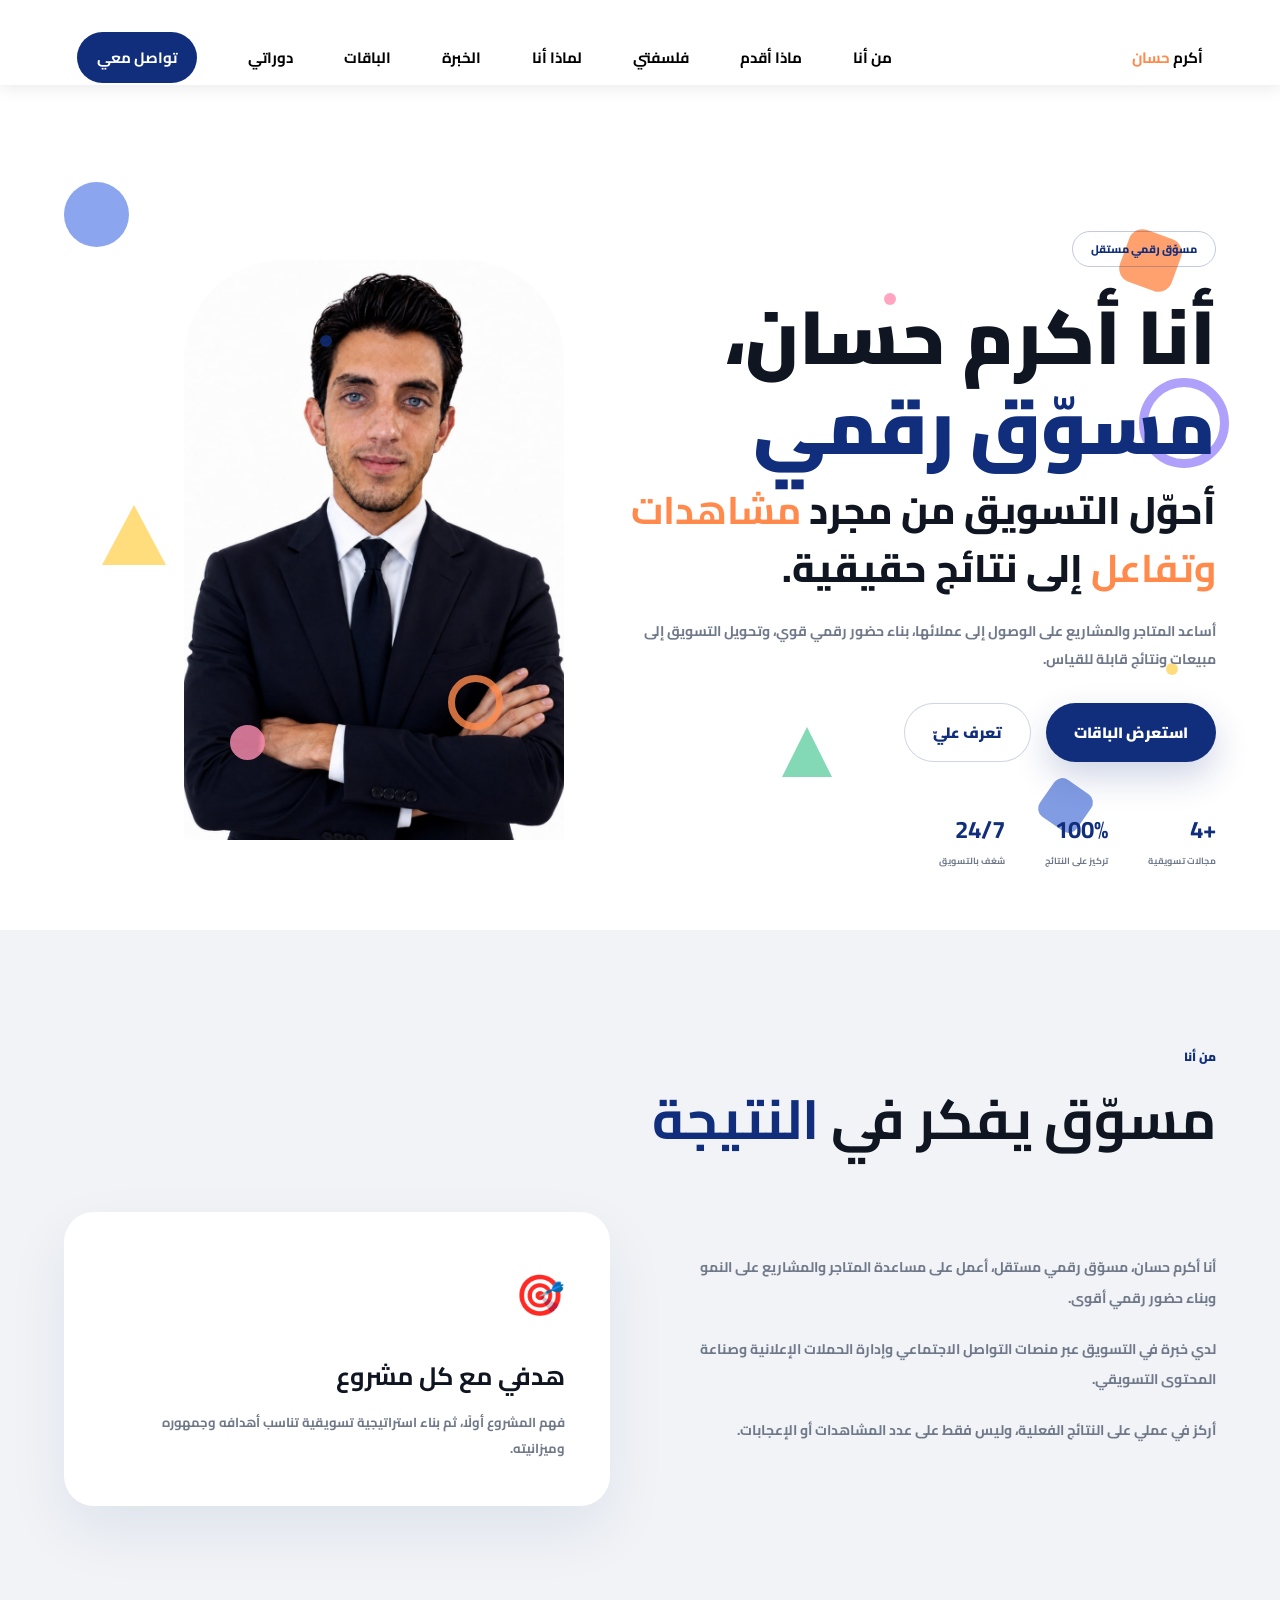
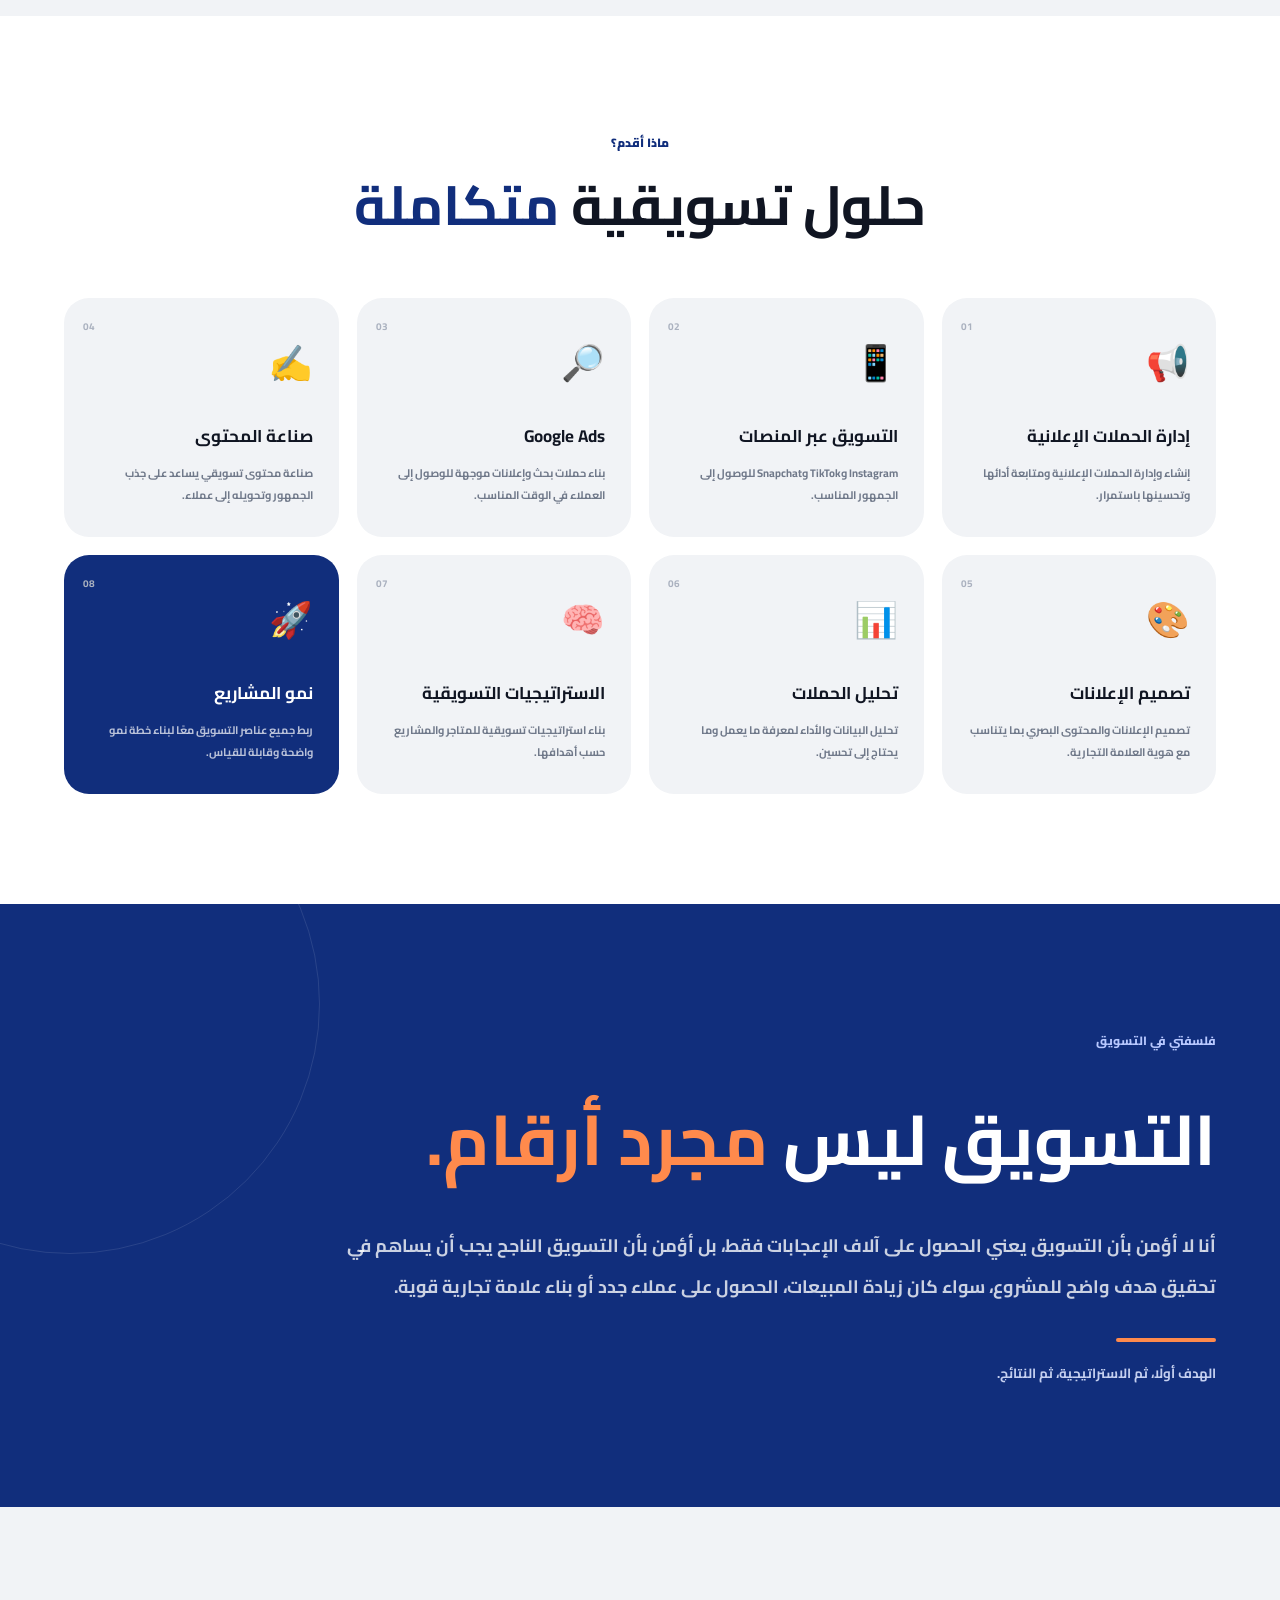
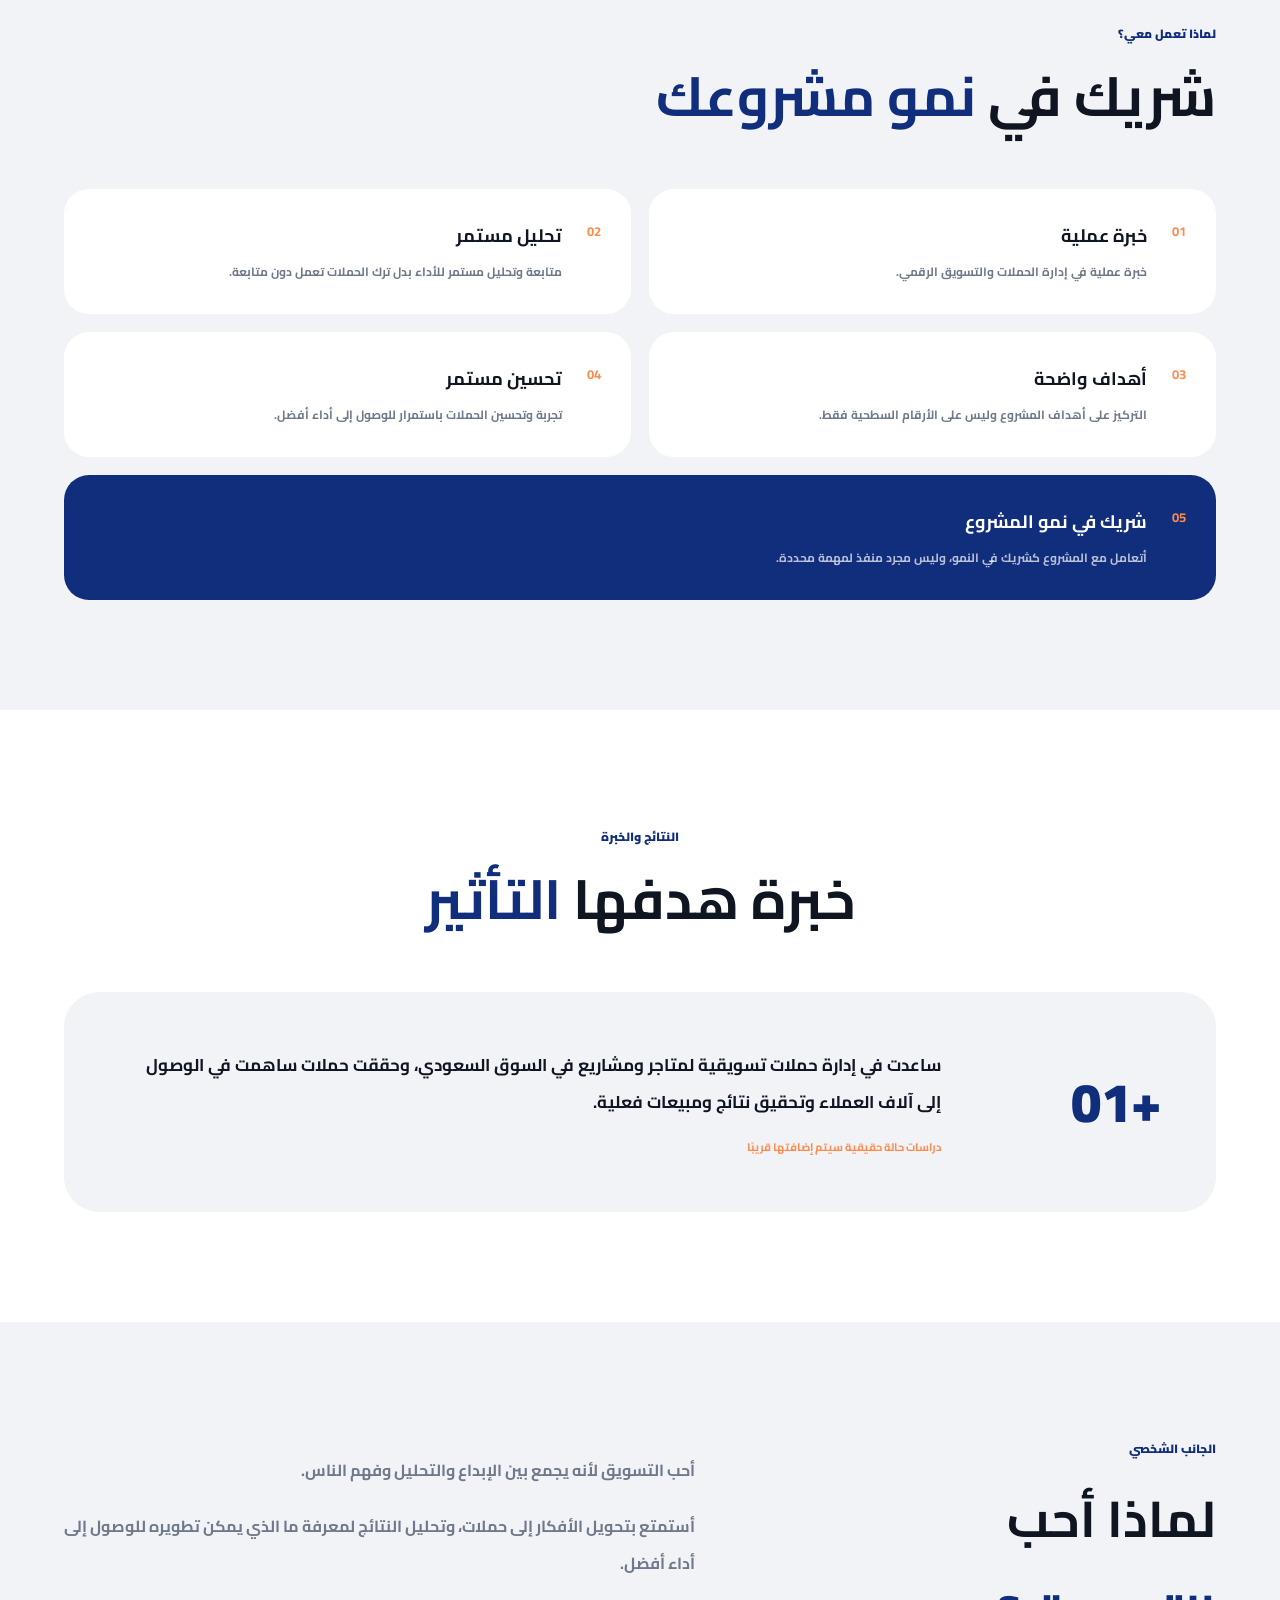
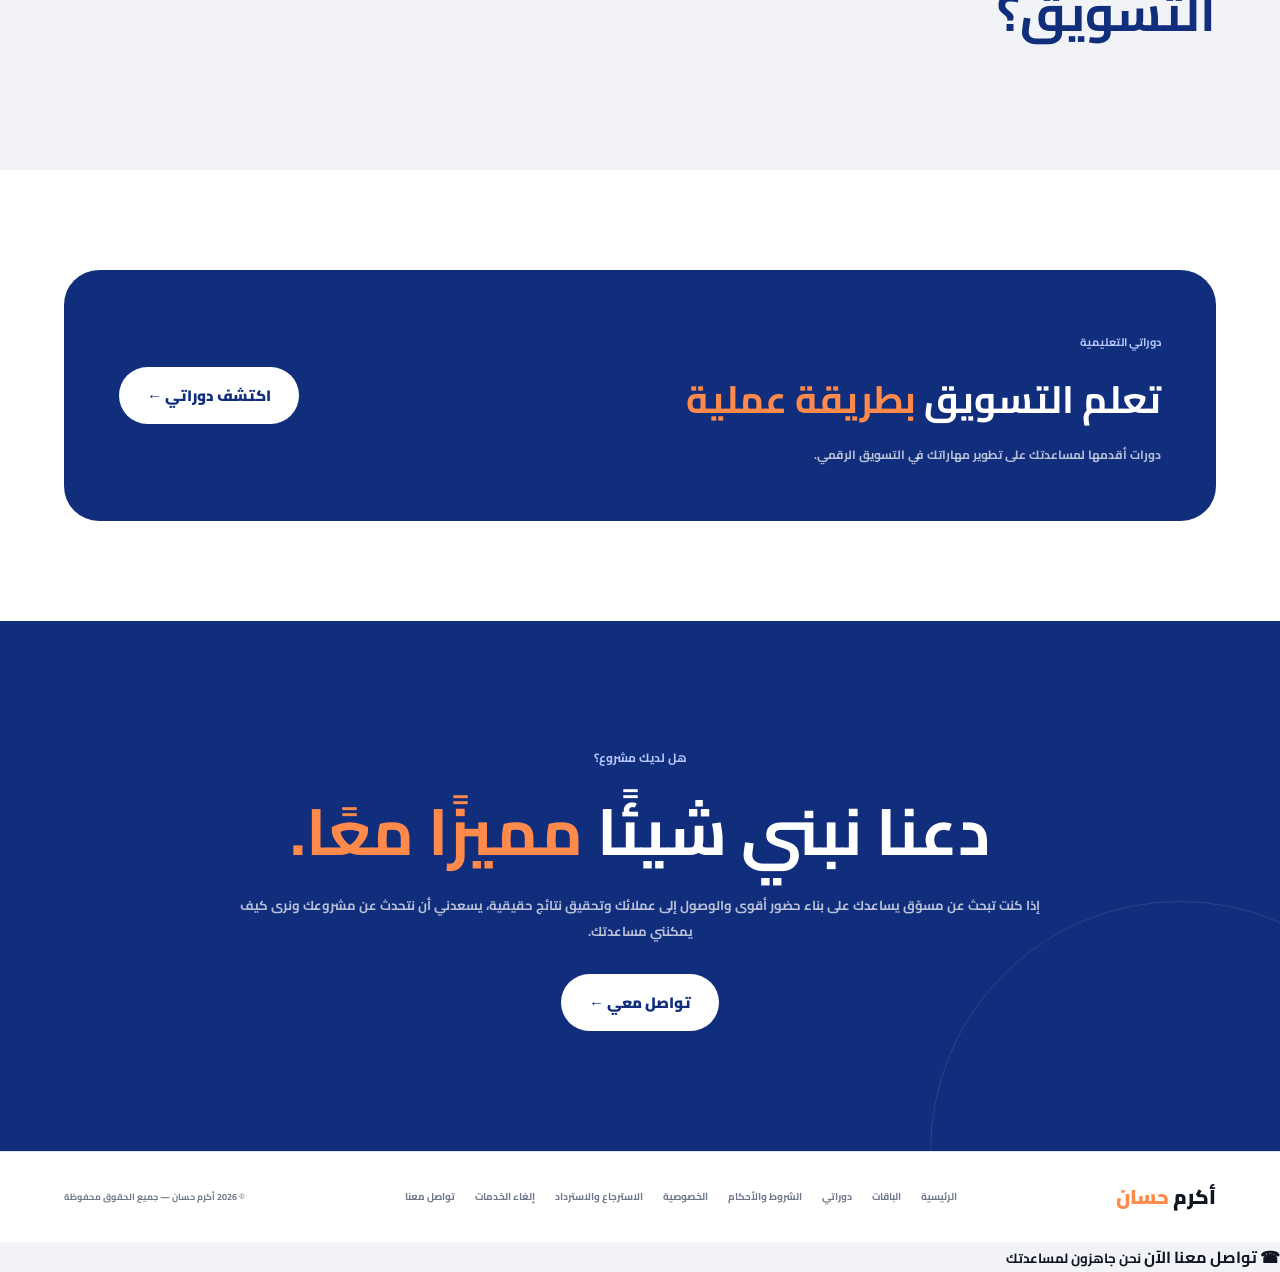
==== commit 7a0f905d: "Add WhatsApp contact link in index.html Added a WhatsApp contact link for inquiries." ====
--- a/index.html
+++ b/index.html
@@ -52,7 +52,7 @@
 
             <a href="courses.html">دوراتي</a>
 
-            <a href="#contact" class="nav-button">
+          <a href="https://wa.me/00970597663982" target="_blank" class="nav-button">
                 تواصل معي
             </a>
 
@@ -745,7 +745,7 @@
                 مساعدتك.
             </p>
 
-            <a href="contact.html" class="btn white-btn">
+<a href="https://wa.me/00970597663982" target="_blank" class="btn white-btn">
                 تواصل معي
                 ←
             </a>
@@ -781,6 +781,18 @@
 
 
 <script src="script.js"></script>
-
+<a 
+  href="https://wa.me/970597663982?text=مرحبًا،%20أرغب%20في%20الاستفسار%20عن%20خدماتكم"
+  target="_blank"
+  class="whatsapp-float"
+  aria-label="تواصل معنا عبر واتساب"
+>
+    <span class="whatsapp-icon">☎</span>
+
+    <span class="whatsapp-text">
+        <strong>تواصل معنا الآن</strong>
+        <small>نحن جاهزون لمساعدتك</small>
+    </span>
+</a>
 </body>
-</html>+</html>
